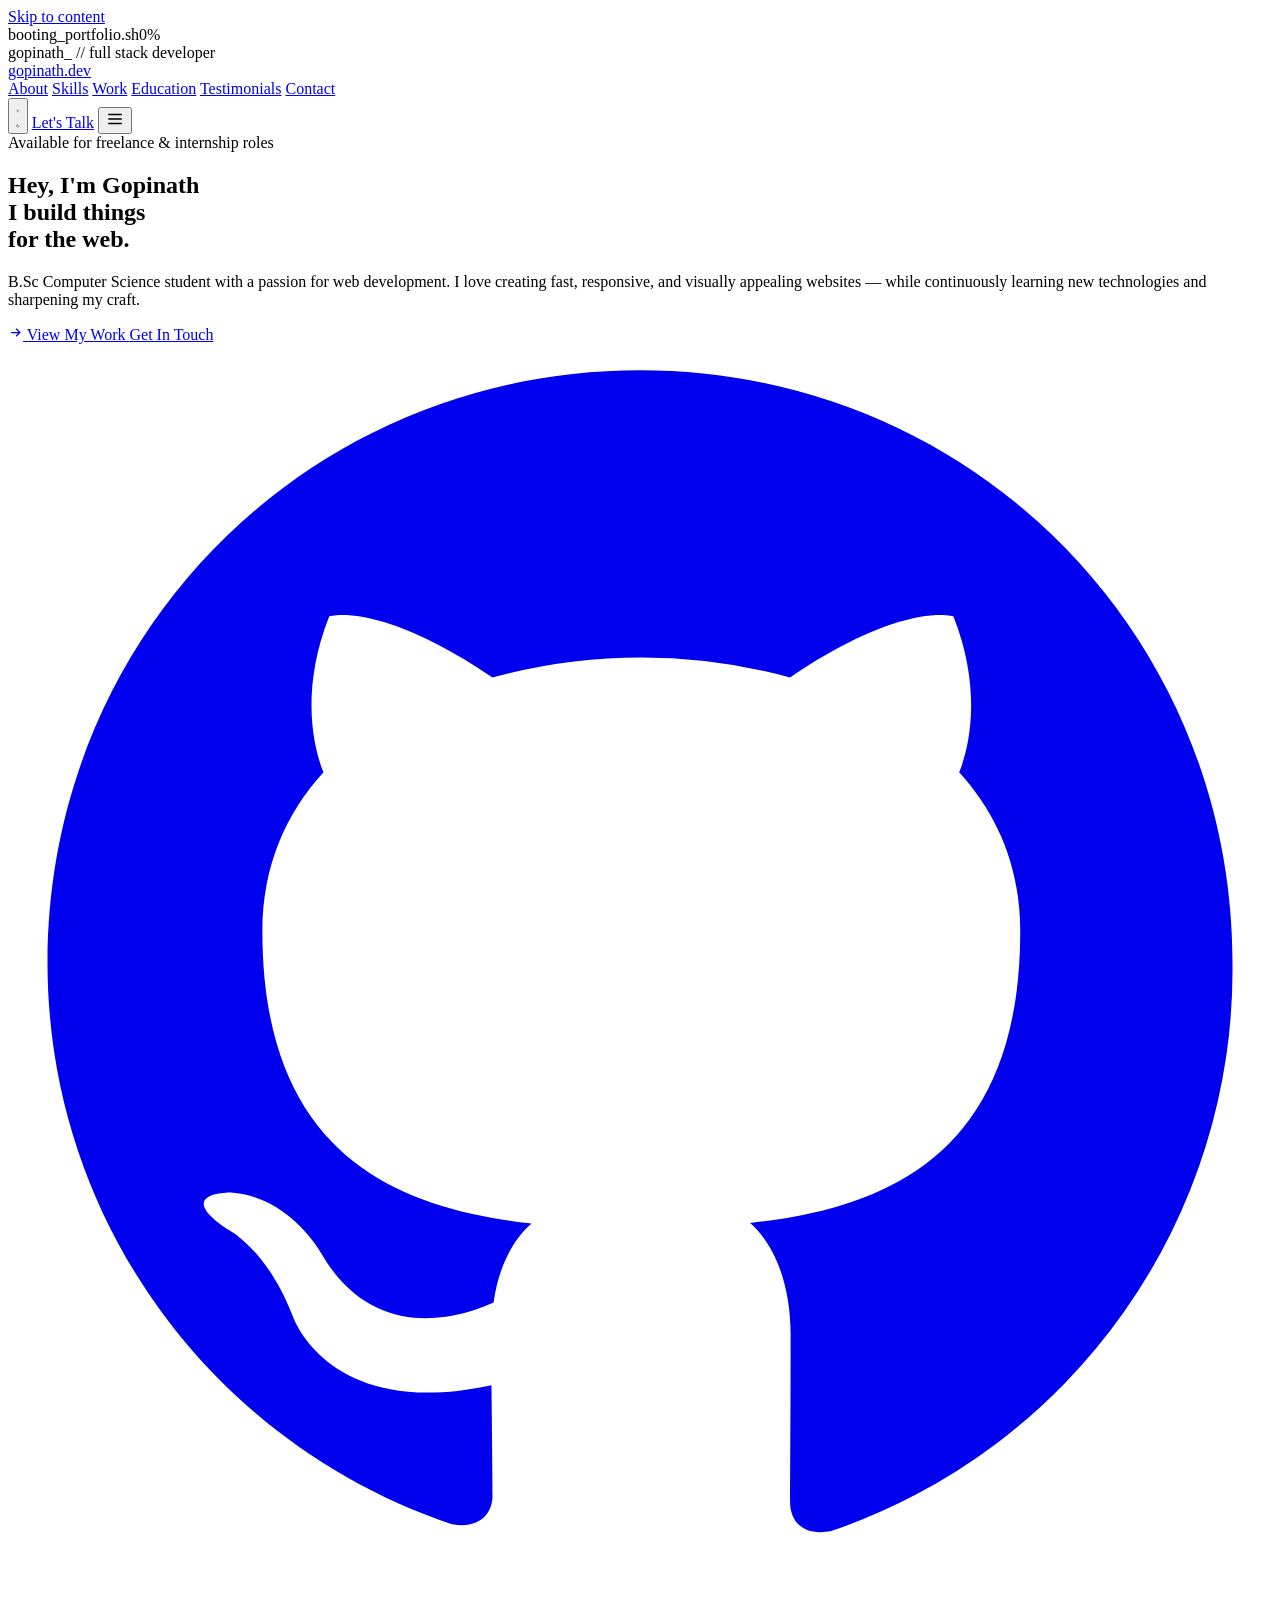
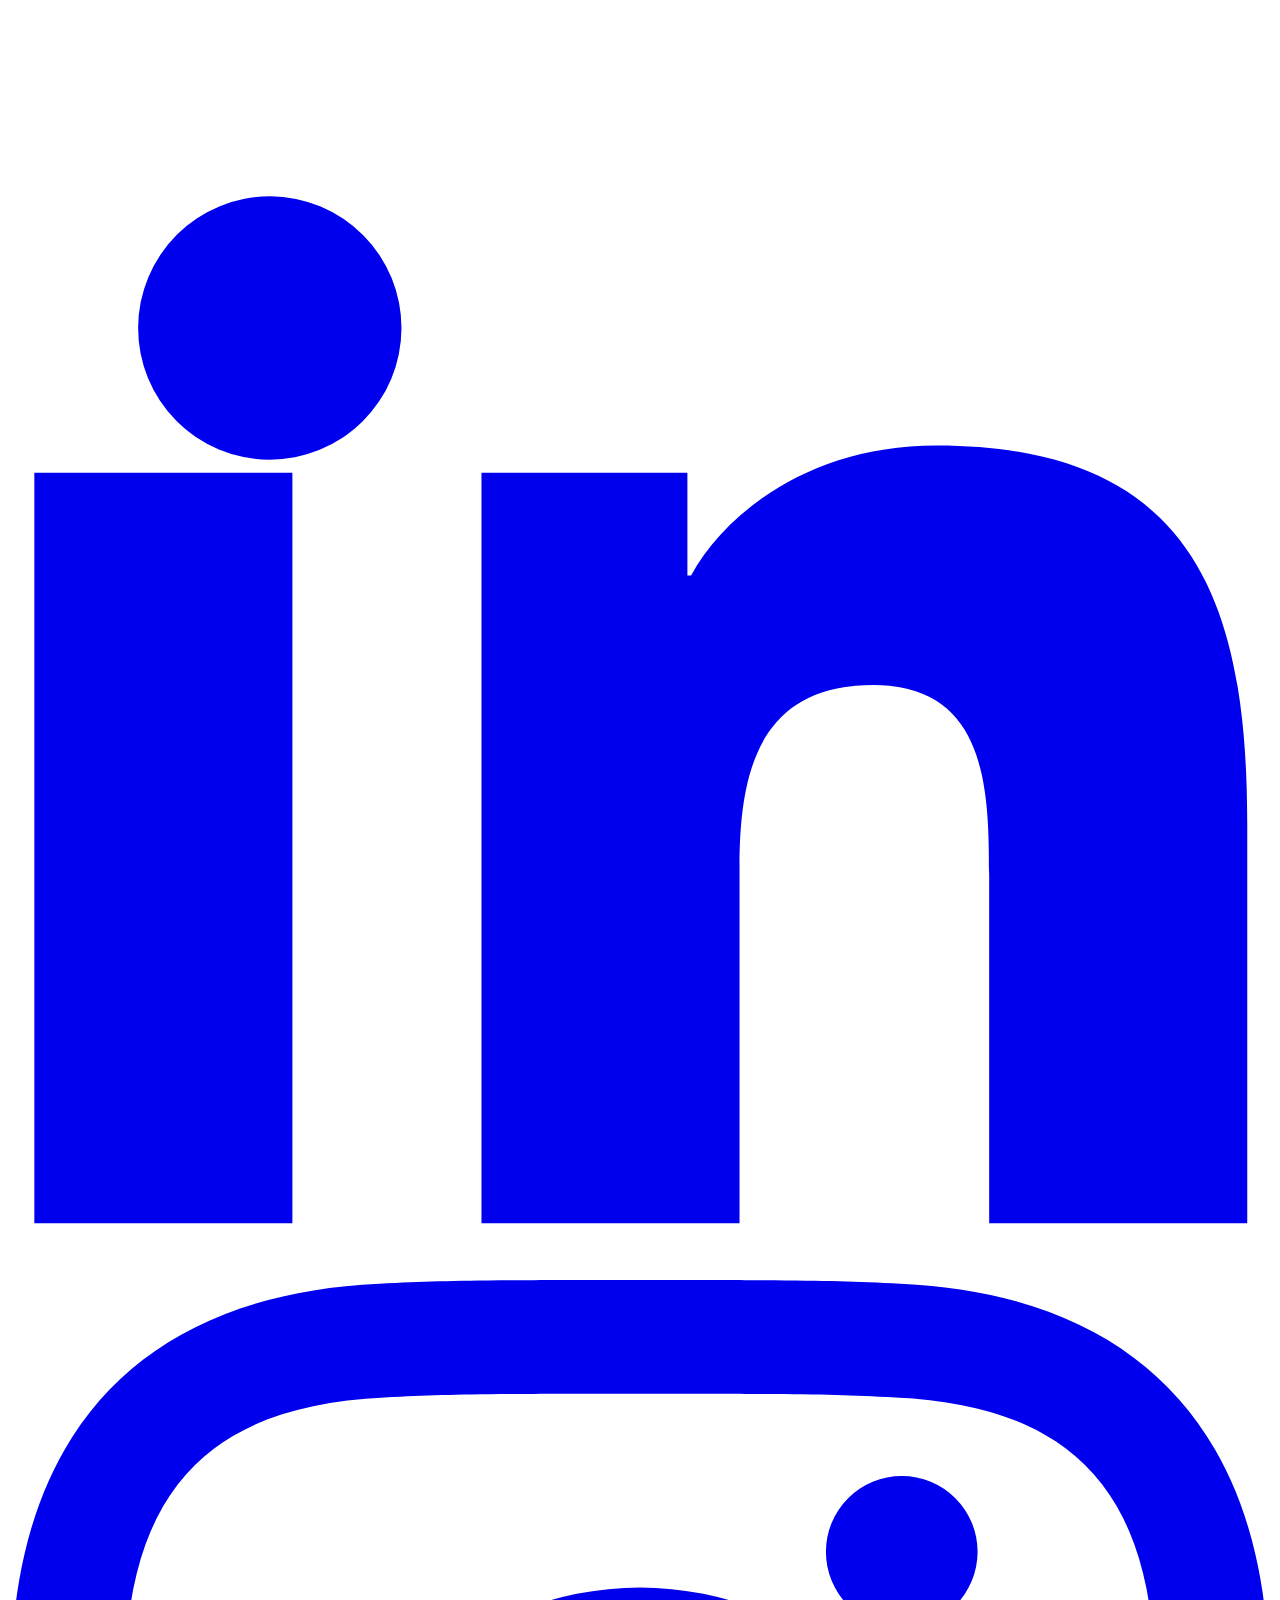
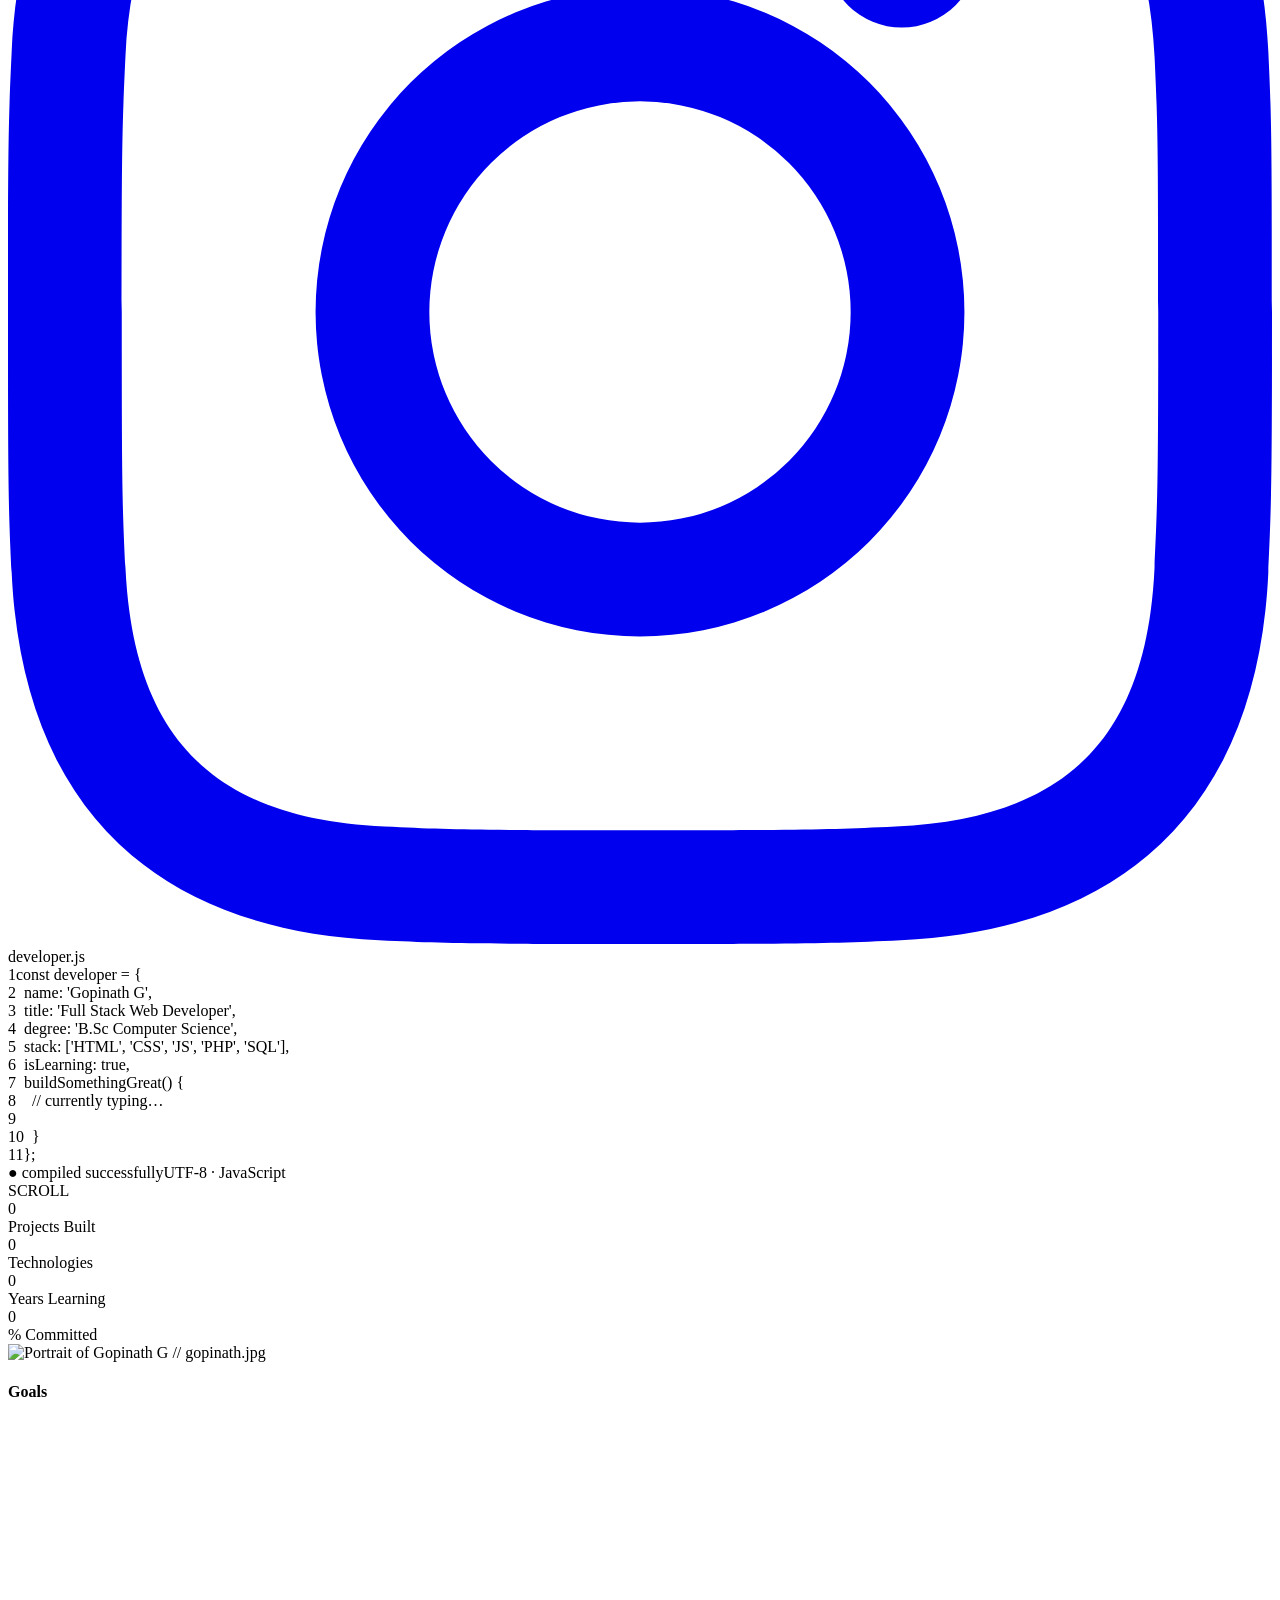
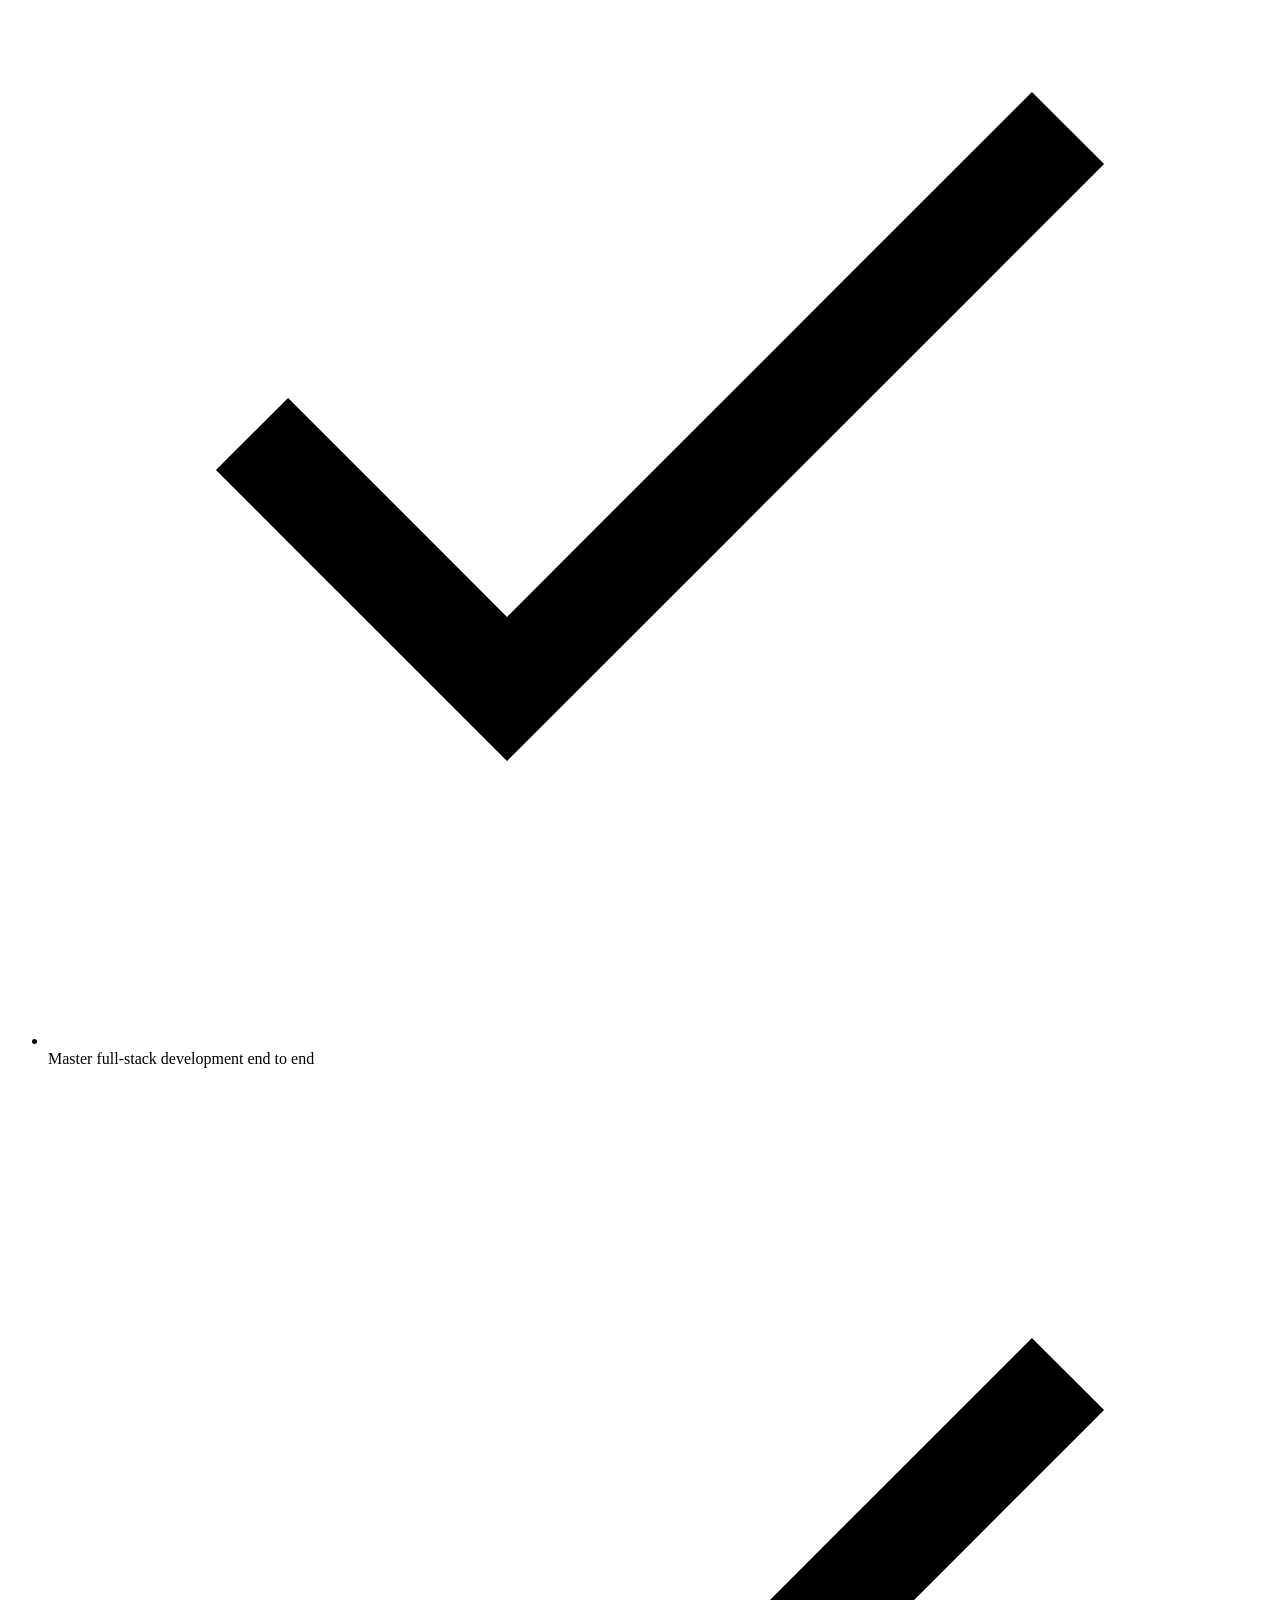
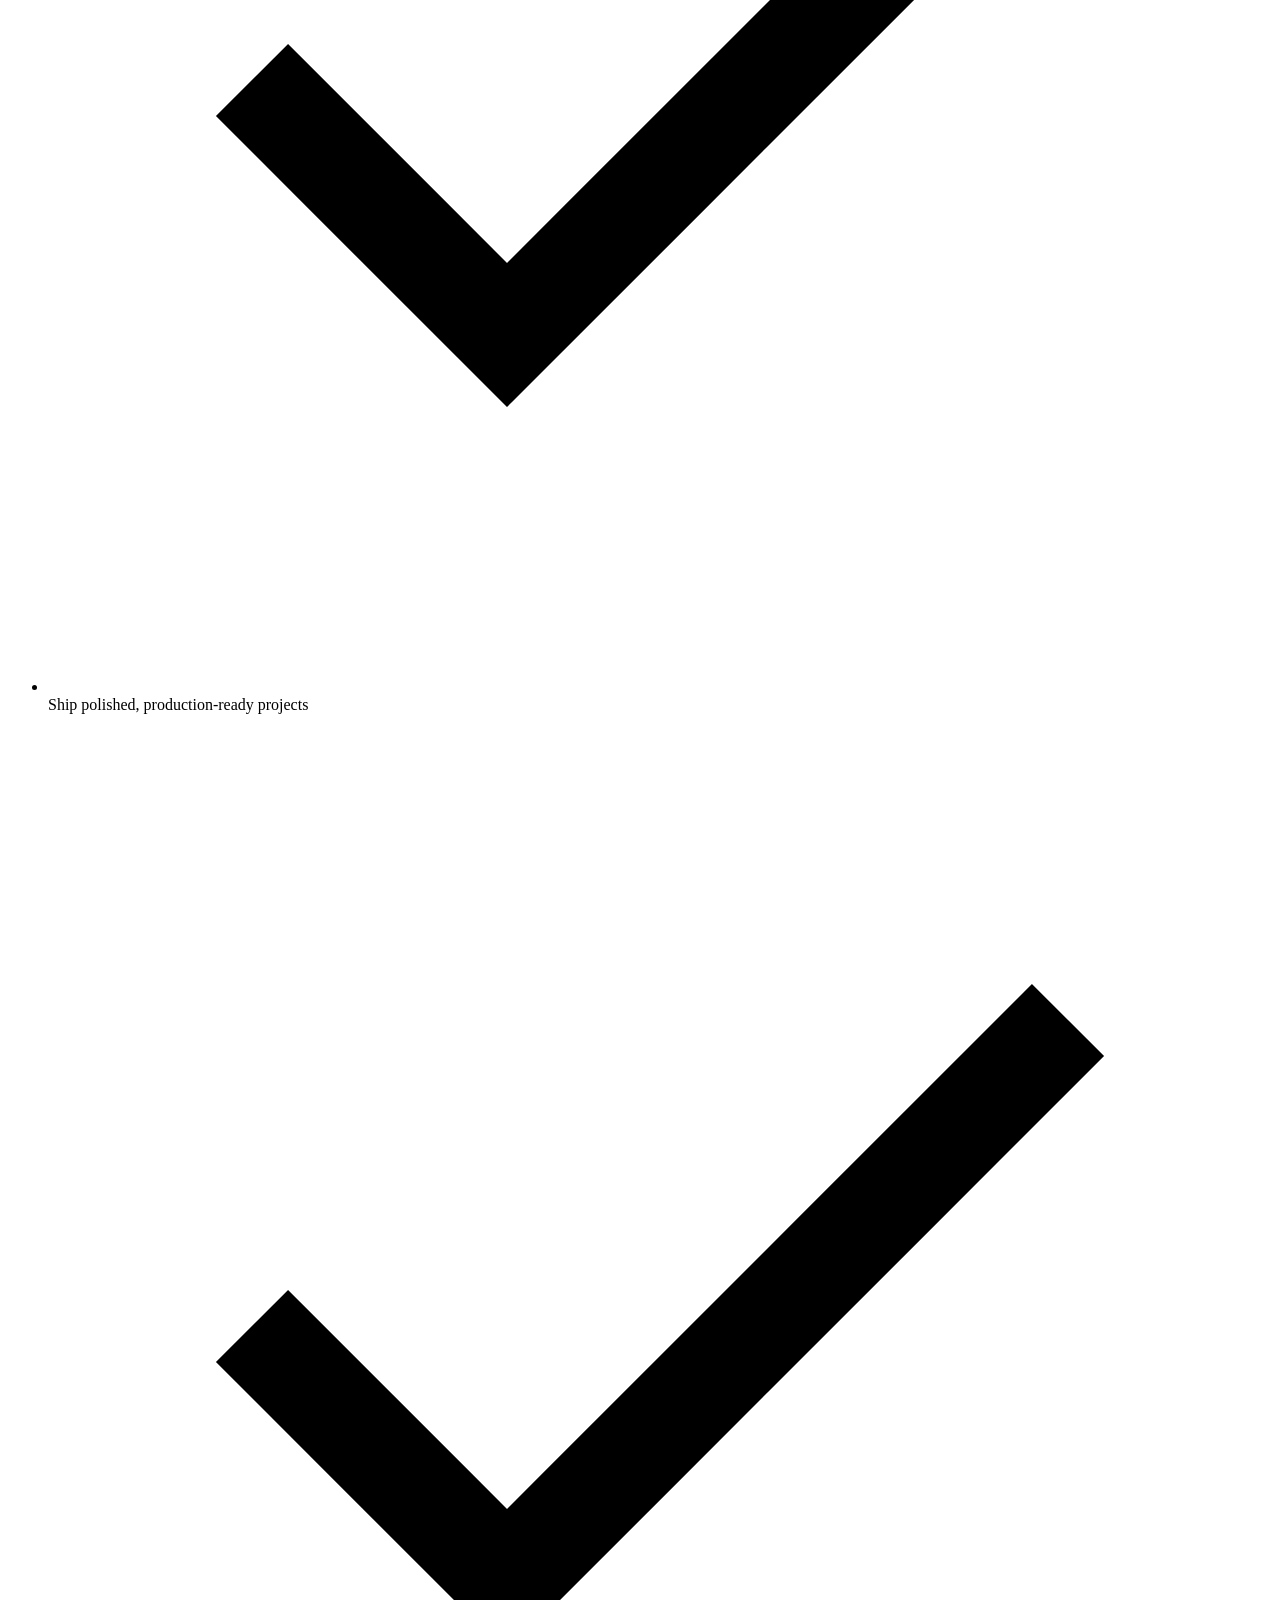
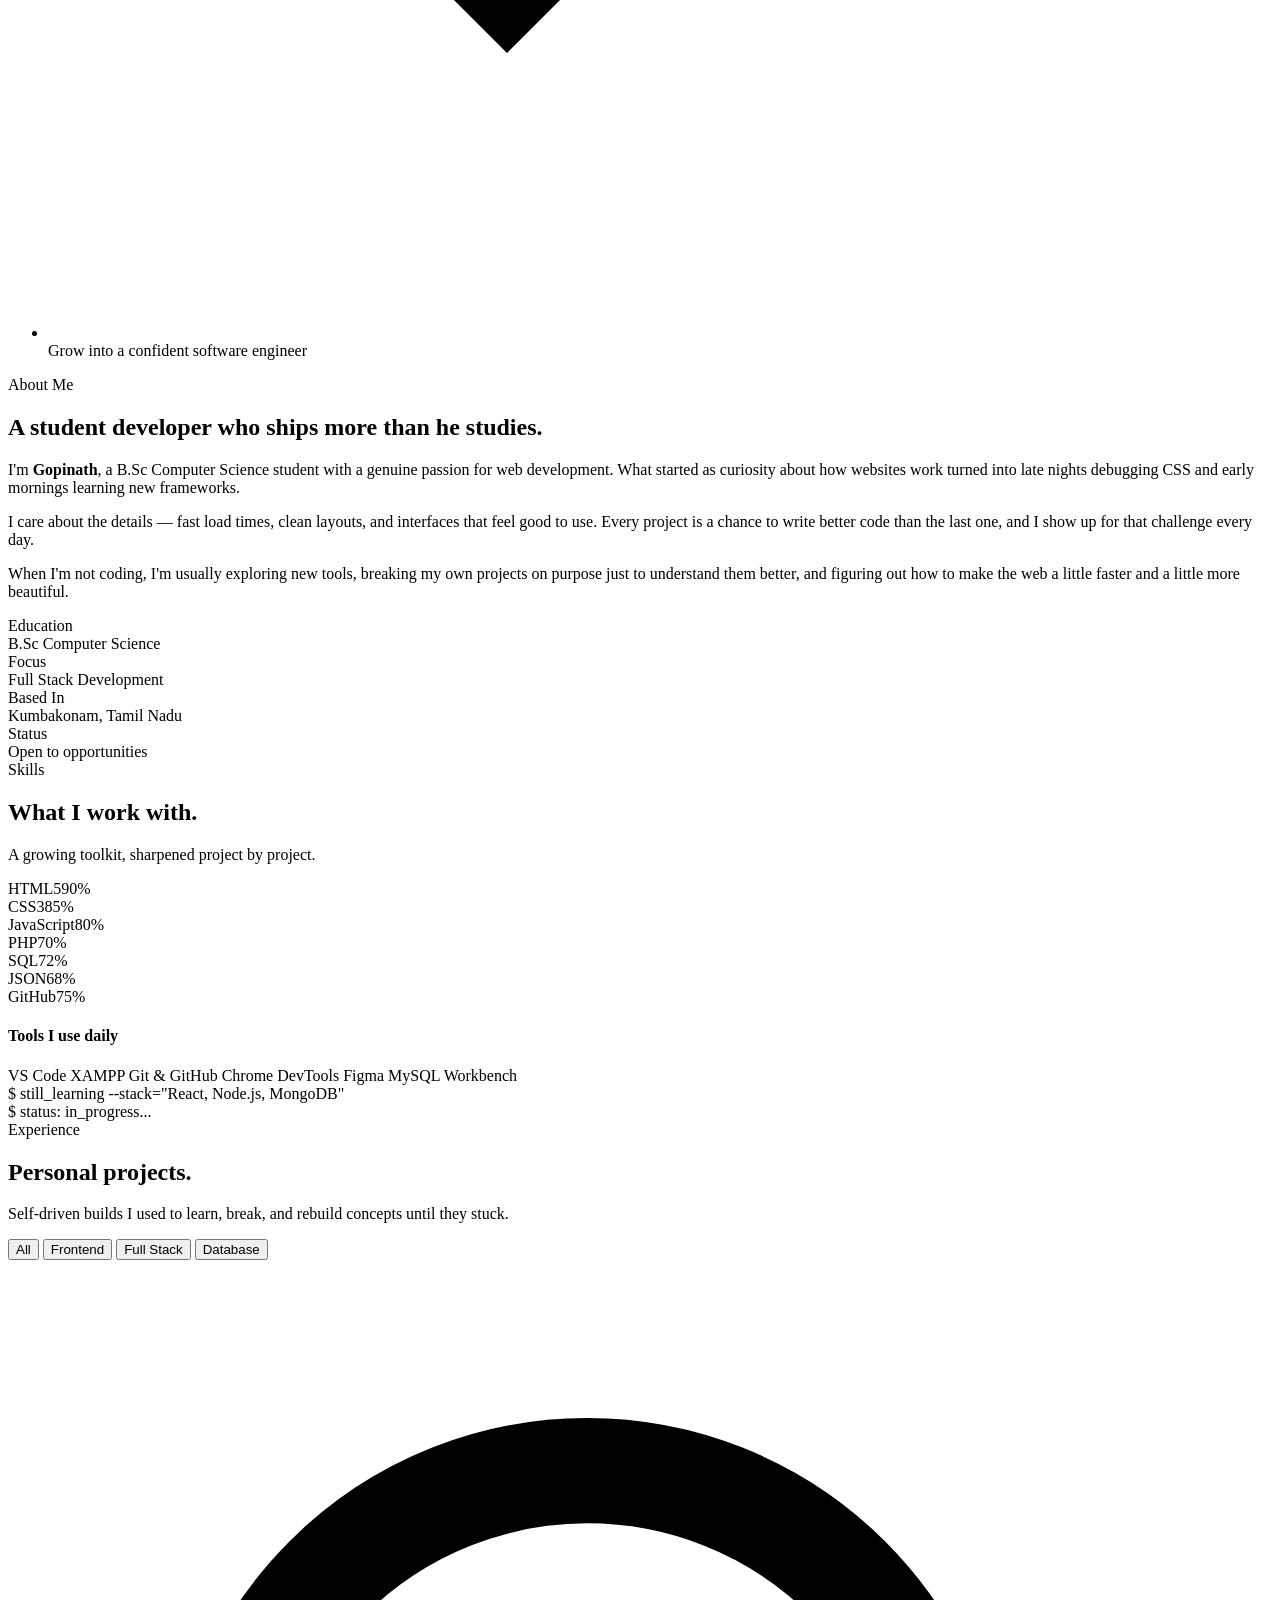
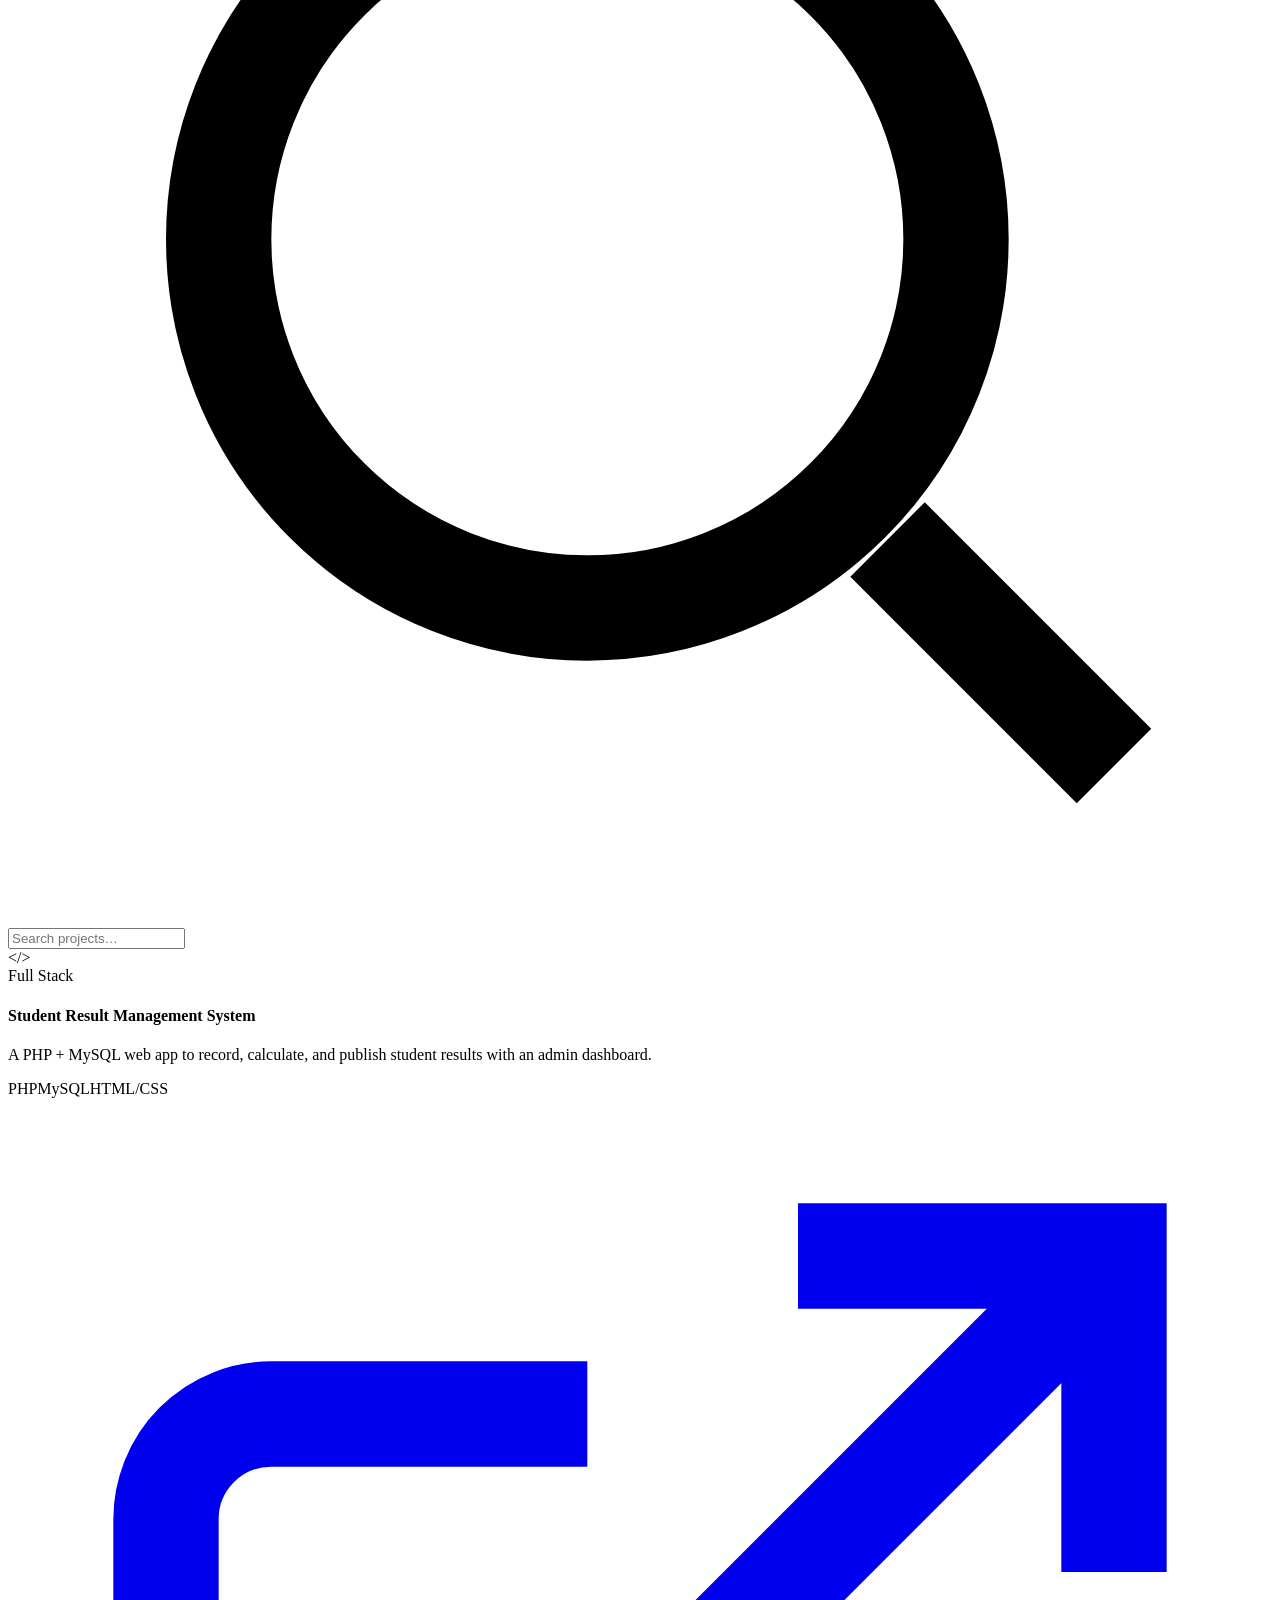
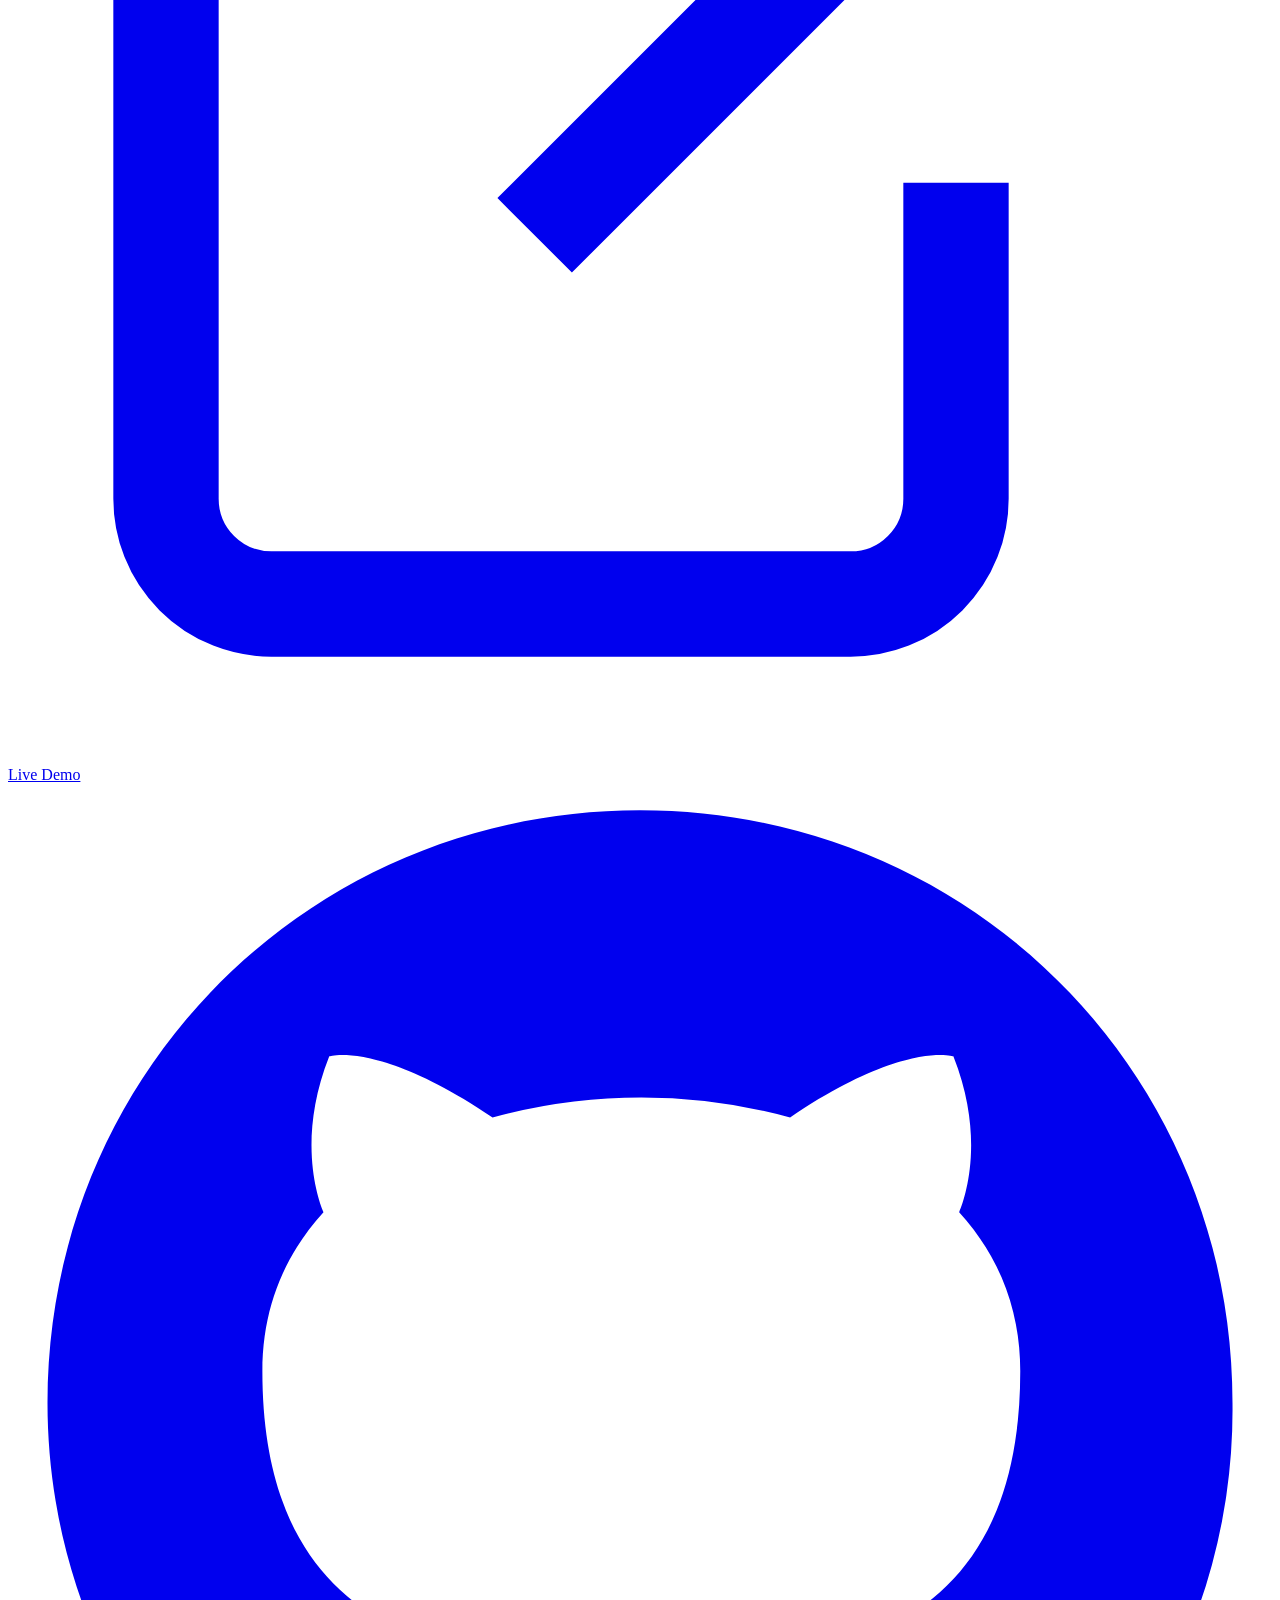
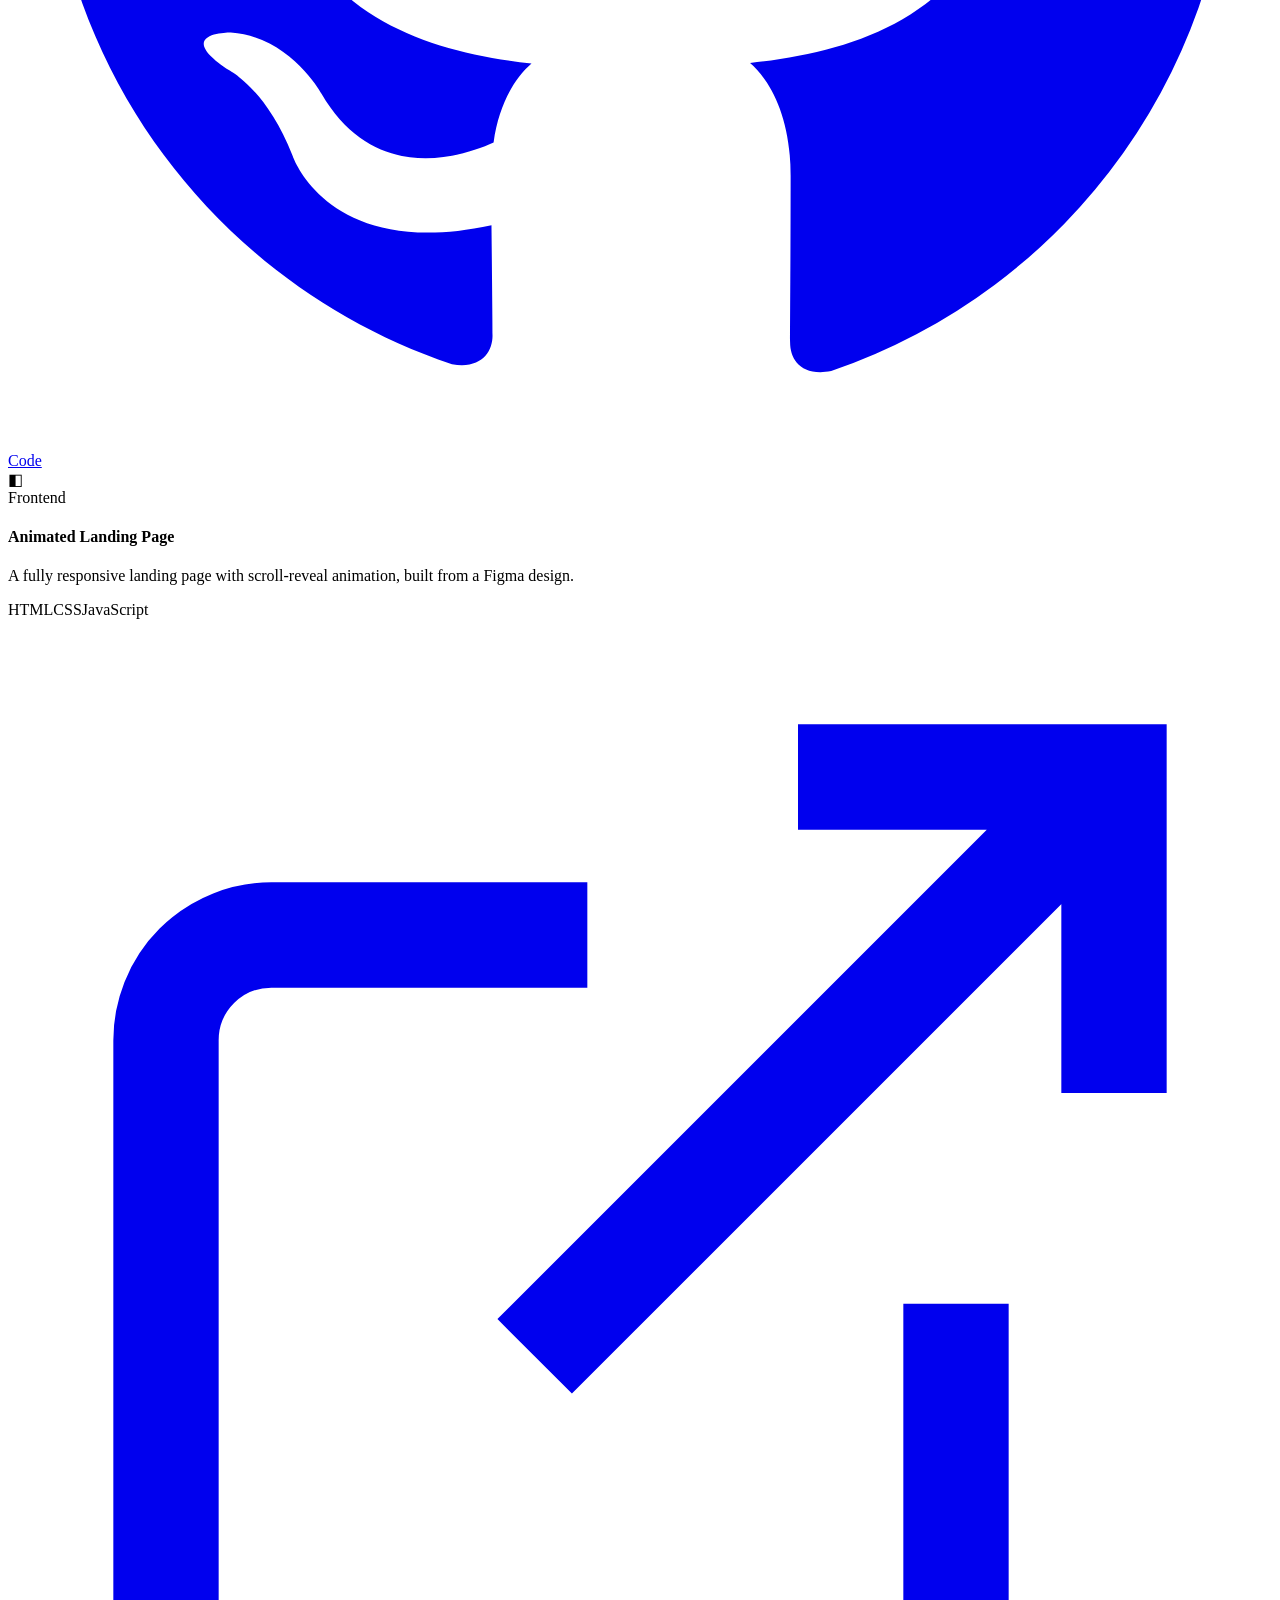
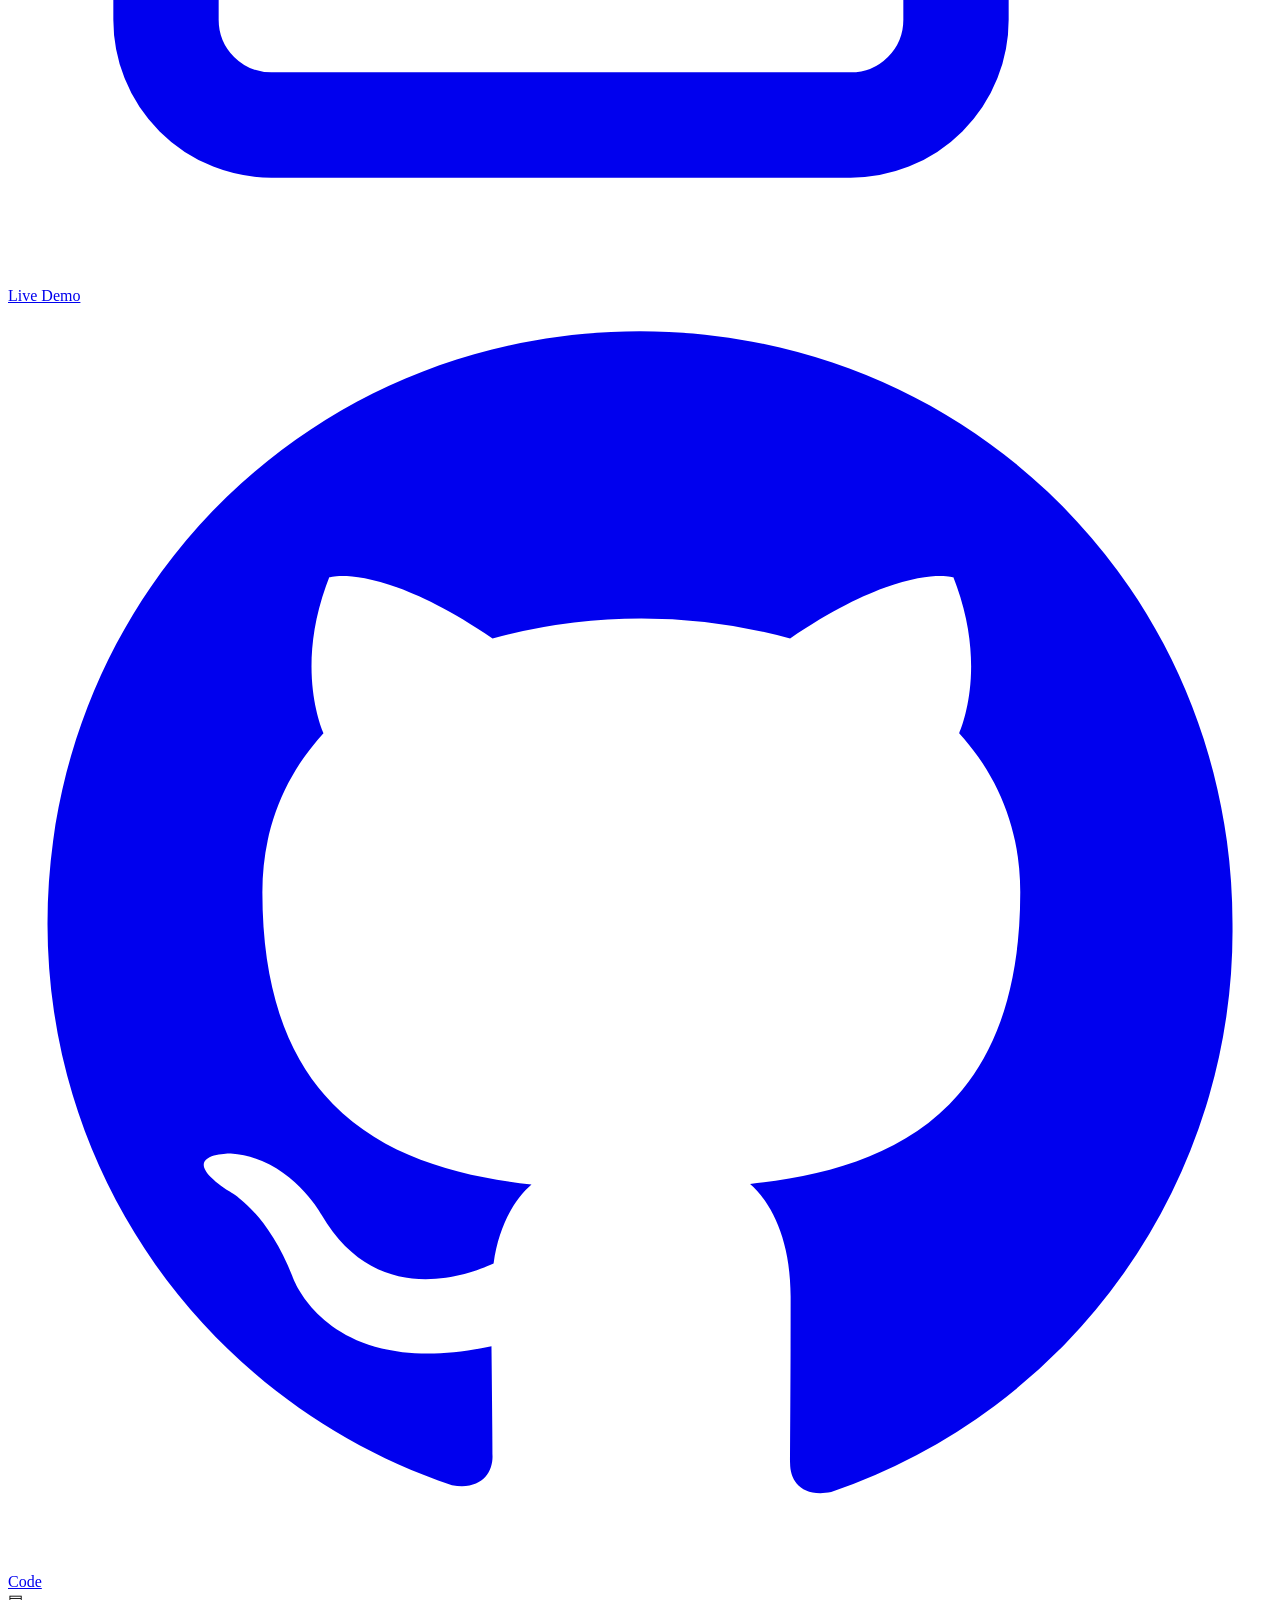
==== index.html @ 6c4fe1c0 "Add files via upload" ====
<!DOCTYPE html>
<html lang="en">
<head>
<meta charset="UTF-8">
<meta name="viewport" content="width=device-width, initial-scale=1.0">
<title>Gopinath G — Full Stack Web Developer</title>
<meta name="description" content="Portfolio of Gopinath G, a B.Sc Computer Science student and Full Stack Web Developer building fast, responsive, and visually appealing websites.">
<meta name="keywords" content="Gopinath G, Full Stack Web Developer, Web Developer Portfolio, HTML CSS JavaScript PHP Developer">
<meta name="author" content="Gopinath G">
<meta name="robots" content="index, follow">
<meta property="og:title" content="Gopinath G — Full Stack Web Developer">
<meta property="og:description" content="B.Sc Computer Science student crafting fast, responsive, visually appealing web experiences.">
<meta property="og:type" content="website">
<meta name="theme-color" content="#050a16">
<link rel="icon" href="data:image/svg+xml,<svg xmlns=%22http://www.w3.org/2000/svg%22 viewBox=%220 0 100 100%22><text y=%22.9em%22 font-size=%2290%22 fill=%22%2322d3ee%22 font-family=%22monospace%22>G</text></svg>">
<link rel="preconnect" href="https://fonts.googleapis.com">
<link rel="preconnect" href="https://fonts.gstatic.com" crossorigin>
<link href="https://fonts.googleapis.com/css2?family=Space+Grotesk:wght@500;600;700&family=Inter:wght@400;500;600&family=JetBrains+Mono:wght@400;500;600;700&display=swap" rel="stylesheet">
<link rel="stylesheet" href="css/style.css">
</head>
<body>
<a href="#main" class="skip-link">Skip to content</a>

<!-- Loading Screen -->
<div id="loader" aria-hidden="true">
  <div class="loader-box">
    <div class="loader-top"><span>booting_portfolio.sh</span><span id="loader-pct">0%</span></div>
    <div class="loader-bar"><span></span></div>
    <div class="loader-name">gopinath<span class="blink">_</span> // full stack developer</div>
  </div>
</div>

<!-- Cursor -->
<div class="cursor-dot" id="cursorDot"></div>
<div class="cursor-ring" id="cursorRing"></div>

<!-- Scroll progress -->
<div id="scroll-progress"></div>

<!-- Ambient background -->
<div class="ambient" aria-hidden="true">
  <div class="grid"></div>
  <div class="orb orb-1"></div>
  <div class="orb orb-2"></div>
</div>

<!-- Navbar -->
<header id="navbar">
  <div class="container nav-inner">
    <a href="#top" class="brand"><span class="dot"></span>gopinath<span class="mono" style="color:var(--accent-2)">.dev</span></a>
    <nav class="nav-links" id="navLinks">
      <a href="#about" data-nav>About</a>
      <a href="#skills" data-nav>Skills</a>
      <a href="#work" data-nav>Work</a>
      <a href="#education" data-nav>Education</a>
      <a href="#testimonials" data-nav>Testimonials</a>
      <a href="#contact" data-nav>Contact</a>
    </nav>
    <div class="nav-actions">
      <button class="theme-toggle" id="themeToggle" aria-label="Toggle dark and light mode">
        <svg class="icon-sun" viewBox="0 0 24 24" fill="none" stroke="currentColor" stroke-width="2"><circle cx="12" cy="12" r="4"/><path d="M12 2v2M12 20v2M4.9 4.9l1.4 1.4M17.7 17.7l1.4 1.4M2 12h2M20 12h2M4.9 19.1l1.4-1.4M17.7 6.3l1.4-1.4"/></svg>
        <svg class="icon-moon" viewBox="0 0 24 24" fill="none" stroke="currentColor" stroke-width="2"><path d="M21 12.8A9 9 0 1111.2 3 7 7 0 0021 12.8z"/></svg>
      </button>
      <a href="#contact" class="btn btn-primary">Let's Talk</a>
      <button class="nav-burger" id="navBurger" aria-label="Open menu">
        <svg viewBox="0 0 24 24" width="18" height="18" fill="none" stroke="currentColor" stroke-width="2"><path d="M3 6h18M3 12h18M3 18h18"/></svg>
      </button>
    </div>
  </div>
</header>

<main id="main">

  <!-- HERO -->
  <section class="hero" id="top">
    <div class="container hero-grid">
      <div>
        <div class="reveal in hero-kicker"><span class="pulse"></span>Available for freelance &amp; internship roles</div>
        <h1 class="reveal in">Hey, I'm <span class="grad">Gopinath</span><br>I build things<br>for the web.</h1>
        <div class="type-line reveal in reveal-delay-1"><span id="typeTarget"></span><span class="cursor-caret"></span></div>
        <p class="hero-desc reveal in reveal-delay-2">B.Sc Computer Science student with a passion for web development. I love creating fast, responsive, and visually appealing websites — while continuously learning new technologies and sharpening my craft.</p>
        <div class="hero-cta reveal in reveal-delay-3">
          <a href="#work" class="btn btn-primary">
            <svg width="15" height="15" viewBox="0 0 24 24" fill="none" stroke="currentColor" stroke-width="2"><path d="M5 12h14M13 6l6 6-6 6"/></svg>
            View My Work
          </a>
          <a href="#contact" class="btn btn-ghost">Get In Touch</a>
        </div>
        <div class="hero-socials reveal in reveal-delay-4">
          <a href="https://github.com/" target="_blank" rel="noopener" class="social-btn" aria-label="GitHub"><svg viewBox="0 0 24 24" fill="currentColor"><path d="M12 .5C5.73.5.75 5.48.75 11.75c0 4.96 3.22 9.17 7.68 10.66.56.1.77-.24.77-.54 0-.27-.01-1.16-.02-2.1-3.12.68-3.78-1.33-3.78-1.33-.51-1.3-1.25-1.64-1.25-1.64-1.02-.7.08-.69.08-.69 1.13.08 1.72 1.16 1.72 1.16 1 1.72 2.63 1.22 3.27.93.1-.73.4-1.22.72-1.5-2.49-.28-5.11-1.25-5.11-5.55 0-1.23.44-2.23 1.16-3.02-.12-.28-.5-1.42.11-2.96 0 0 .95-.3 3.1 1.16a10.7 10.7 0 015.65 0c2.15-1.46 3.1-1.16 3.1-1.16.61 1.54.23 2.68.11 2.96.72.79 1.16 1.79 1.16 3.02 0 4.31-2.63 5.27-5.13 5.54.41.36.77 1.06.77 2.14 0 1.54-.01 2.79-.01 3.17 0 .3.2.65.78.54A11.26 11.26 0 0023.25 11.75C23.25 5.48 18.27.5 12 .5z"/></svg></a>
          <a href="https://linkedin.com/" target="_blank" rel="noopener" class="social-btn" aria-label="LinkedIn"><svg viewBox="0 0 24 24" fill="currentColor"><path d="M4.98 3.5a2.5 2.5 0 11-.02 5 2.5 2.5 0 01.02-5zM.5 8.75h4.9V23H.5V8.75zm7.7 0h4.7v1.95h.07c.66-1.2 2.27-2.47 4.66-2.47 4.98 0 5.9 3.13 5.9 7.2V23h-4.9v-6.62c0-1.58-.03-3.6-2.2-3.6-2.2 0-2.54 1.7-2.54 3.47V23h-4.9V8.75z"/></svg></a>
          <a href="https://instagram.com/" target="_blank" rel="noopener" class="social-btn" aria-label="Instagram"><svg viewBox="0 0 24 24" fill="currentColor"><path d="M12 2.16c3.2 0 3.58.01 4.85.07 3.25.15 4.77 1.69 4.92 4.92.06 1.27.07 1.65.07 4.85s-.01 3.58-.07 4.85c-.15 3.23-1.66 4.77-4.92 4.92-1.27.06-1.64.07-4.85.07s-3.58-.01-4.85-.07c-3.26-.15-4.77-1.7-4.92-4.92-.06-1.27-.07-1.65-.07-4.85s.01-3.58.07-4.85C2.38 3.92 3.9 2.38 7.15 2.23c1.27-.06 1.65-.07 4.85-.07zM12 0C8.74 0 8.33.01 7.05.07 2.7.27.27 2.7.07 7.05.01 8.33 0 8.74 0 12s.01 3.67.07 4.95c.2 4.35 2.63 6.78 6.98 6.98C8.33 23.99 8.74 24 12 24s3.67-.01 4.95-.07c4.34-.2 6.78-2.63 6.98-6.98.06-1.28.07-1.69.07-4.95s-.01-3.67-.07-4.95c-.2-4.34-2.64-6.78-6.98-6.98C15.67.01 15.26 0 12 0zm0 5.84A6.16 6.16 0 1012 18.16 6.16 6.16 0 0012 5.84zM12 16a4 4 0 110-8 4 4 0 010 8zm6.41-10.84a1.44 1.44 0 11-2.88 0 1.44 1.44 0 012.88 0z"/></svg></a>
        </div>
      </div>

      <div class="editor reveal in reveal-delay-2">
        <div class="editor-top">
          <div class="editor-dots"><span></span><span></span><span></span></div>
          <div class="editor-file">developer.js</div>
          <div style="width:44px"></div>
        </div>
        <div class="editor-body">
<span class="ln">1</span><span class="code-kw">const</span> <span class="code-prop">developer</span> = {<br>
<span class="ln">2</span>&nbsp;&nbsp;name: <span class="code-str">'Gopinath G'</span>,<br>
<span class="ln">3</span>&nbsp;&nbsp;title: <span class="code-str">'Full Stack Web Developer'</span>,<br>
<span class="ln">4</span>&nbsp;&nbsp;degree: <span class="code-str">'B.Sc Computer Science'</span>,<br>
<span class="ln">5</span>&nbsp;&nbsp;stack: [<span class="code-str">'HTML'</span>, <span class="code-str">'CSS'</span>, <span class="code-str">'JS'</span>, <span class="code-str">'PHP'</span>, <span class="code-str">'SQL'</span>],<br>
<span class="ln">6</span>&nbsp;&nbsp;<span class="code-fn">isLearning</span>: <span class="code-kw">true</span>,<br>
<span class="ln">7</span>&nbsp;&nbsp;<span class="code-fn">buildSomethingGreat</span>() {<br>
<span class="ln">8</span>&nbsp;&nbsp;&nbsp;&nbsp;<span class="code-com">// currently typing…</span><br>
<span class="ln">9</span>&nbsp;&nbsp;&nbsp;&nbsp;<span id="editorTyped" class="code-typed"></span><span class="editor-caret"></span><br>
<span class="ln">10</span>&nbsp;&nbsp;}<br>
<span class="ln">11</span>};
        </div>
        <div class="editor-status"><span class="ok">● compiled successfully</span><span>UTF-8 · JavaScript</span></div>
      </div>
    </div>
    <div class="scroll-cue"><span>SCROLL</span><span class="line"></span></div>
  </section>

  <!-- STATS BAND -->
  <div class="stats-band">
    <div class="container stats-grid">
      <div class="stat-item reveal"><div class="num" data-count="15">0</div><div class="lbl">Projects Built</div></div>
      <div class="stat-item reveal reveal-delay-1"><div class="num" data-count="8">0</div><div class="lbl">Technologies</div></div>
      <div class="stat-item reveal reveal-delay-2"><div class="num" data-count="2">0</div><div class="lbl">Years Learning</div></div>
      <div class="stat-item reveal reveal-delay-3"><div class="num" data-count="100">0</div><div class="lbl">% Committed</div></div>
    </div>
  </div>

  <!-- ABOUT -->
  <section class="section" id="about">
    <div class="container about-grid">
      <div class="reveal">
        <div class="about-photo">
          <img src="assets/images/profile.jpg" alt="Portrait of Gopinath G" loading="lazy">
          <span class="frame-tag mono">// gopinath.jpg</span>
        </div>
        <div class="about-goals">
          <h4>Goals</h4>
          <ul class="goal-list">
            <li><svg viewBox="0 0 24 24" fill="none" stroke="currentColor" stroke-width="2"><path d="M20 6L9 17l-5-5"/></svg>Master full-stack development end to end</li>
            <li><svg viewBox="0 0 24 24" fill="none" stroke="currentColor" stroke-width="2"><path d="M20 6L9 17l-5-5"/></svg>Ship polished, production-ready projects</li>
            <li><svg viewBox="0 0 24 24" fill="none" stroke="currentColor" stroke-width="2"><path d="M20 6L9 17l-5-5"/></svg>Grow into a confident software engineer</li>
          </ul>
        </div>
      </div>

      <div class="about-copy reveal reveal-delay-1">
        <div class="eyebrow">About Me</div>
        <h2>A student developer who ships more than he studies.</h2>
        <p style="margin-top:20px;">I'm <strong>Gopinath</strong>, a B.Sc Computer Science student with a genuine passion for web development. What started as curiosity about how websites work turned into late nights debugging CSS and early mornings learning new frameworks.</p>
        <p>I care about the details — fast load times, clean layouts, and interfaces that feel good to use. Every project is a chance to write better code than the last one, and I show up for that challenge every day.</p>
        <p>When I'm not coding, I'm usually exploring new tools, breaking my own projects on purpose just to understand them better, and figuring out how to make the web a little faster and a little more beautiful.</p>

        <div class="about-facts">
          <div class="fact-card"><div class="k">Education</div><div class="v">B.Sc Computer Science</div></div>
          <div class="fact-card"><div class="k">Focus</div><div class="v">Full Stack Development</div></div>
          <div class="fact-card"><div class="k">Based In</div><div class="v">Kumbakonam, Tamil Nadu</div></div>
          <div class="fact-card"><div class="k">Status</div><div class="v">Open to opportunities</div></div>
        </div>
      </div>
    </div>
  </section>

  <!-- SKILLS -->
  <section class="section" id="skills">
    <div class="container">
      <div class="section-head reveal">
        <div class="eyebrow">Skills</div>
        <h2>What I work with.</h2>
        <p class="desc">A growing toolkit, sharpened project by project.</p>
      </div>

      <div class="skills-grid">
        <div class="reveal">
          <div class="skill-row" data-skill="90">
            <div class="top"><span>HTML5</span><span class="pct">90%</span></div>
            <div class="skill-track"><div class="skill-fill"></div></div>
          </div>
          <div class="skill-row" data-skill="85">
            <div class="top"><span>CSS3</span><span class="pct">85%</span></div>
            <div class="skill-track"><div class="skill-fill"></div></div>
          </div>
          <div class="skill-row" data-skill="80">
            <div class="top"><span>JavaScript</span><span class="pct">80%</span></div>
            <div class="skill-track"><div class="skill-fill"></div></div>
          </div>
          <div class="skill-row" data-skill="70">
            <div class="top"><span>PHP</span><span class="pct">70%</span></div>
            <div class="skill-track"><div class="skill-fill"></div></div>
          </div>
          <div class="skill-row" data-skill="72">
            <div class="top"><span>SQL</span><span class="pct">72%</span></div>
            <div class="skill-track"><div class="skill-fill"></div></div>
          </div>
          <div class="skill-row" data-skill="68">
            <div class="top"><span>JSON</span><span class="pct">68%</span></div>
            <div class="skill-track"><div class="skill-fill"></div></div>
          </div>
          <div class="skill-row" data-skill="75">
            <div class="top"><span>GitHub</span><span class="pct">75%</span></div>
            <div class="skill-track"><div class="skill-fill"></div></div>
          </div>
        </div>

        <div class="reveal reveal-delay-1">
          <div class="tools-card">
            <h4>Tools I use daily</h4>
            <div class="tool-chip-grid">
              <span class="tool-chip"><span class="dot"></span>VS Code</span>
              <span class="tool-chip"><span class="dot"></span>XAMPP</span>
              <span class="tool-chip"><span class="dot"></span>Git &amp; GitHub</span>
              <span class="tool-chip"><span class="dot"></span>Chrome DevTools</span>
              <span class="tool-chip"><span class="dot"></span>Figma</span>
              <span class="tool-chip"><span class="dot"></span>MySQL Workbench</span>
            </div>
            <div class="divider-note">
              <span class="mono">$</span> still_learning --stack="React, Node.js, MongoDB"<br>
              <span class="mono">$</span> status: in_progress...
            </div>
          </div>
        </div>
      </div>
    </div>
  </section>

  <!-- PROJECTS / EXPERIENCE -->
  <section class="section" id="work">
    <div class="container">
      <div class="section-head reveal">
        <div class="eyebrow">Experience</div>
        <h2>Personal projects.</h2>
        <p class="desc">Self-driven builds I used to learn, break, and rebuild concepts until they stuck.</p>
      </div>

      <div class="filter-bar reveal">
        <div class="filter-chips" id="filterChips">
          <button class="chip active" data-filter="all">All</button>
          <button class="chip" data-filter="frontend">Frontend</button>
          <button class="chip" data-filter="fullstack">Full Stack</button>
          <button class="chip" data-filter="database">Database</button>
        </div>
        <div class="search-box">
          <svg viewBox="0 0 24 24" fill="none" stroke="currentColor" stroke-width="2"><circle cx="11" cy="11" r="7"/><path d="M21 21l-4.3-4.3"/></svg>
          <input type="text" id="projectSearch" placeholder="Search projects…" aria-label="Search projects">
        </div>
      </div>

      <div class="project-grid" id="projectGrid">

        <div class="project-card reveal" data-category="fullstack" data-name="student result management system">
          <div class="project-thumb"><span class="glyph">&lt;/&gt;</span></div>
          <div class="project-body">
            <span class="project-tag">Full Stack</span>
            <h4>Student Result Management System</h4>
            <p>A PHP + MySQL web app to record, calculate, and publish student results with an admin dashboard.</p>
            <div class="project-stack"><span>PHP</span><span>MySQL</span><span>HTML/CSS</span></div>
            <div class="project-links">
              <a href="#"><svg viewBox="0 0 24 24" fill="none" stroke="currentColor" stroke-width="2"><path d="M18 13v6a2 2 0 01-2 2H5a2 2 0 01-2-2V8a2 2 0 012-2h6M15 3h6v6M10 14L21 3"/></svg>Live Demo</a>
              <a href="#"><svg viewBox="0 0 24 24" fill="currentColor"><path d="M12 .5C5.73.5.75 5.48.75 11.75c0 4.96 3.22 9.17 7.68 10.66.56.1.77-.24.77-.54 0-.27-.01-1.16-.02-2.1-3.12.68-3.78-1.33-3.78-1.33-.51-1.3-1.25-1.64-1.25-1.64-1.02-.7.08-.69.08-.69 1.13.08 1.72 1.16 1.72 1.16 1 1.72 2.63 1.22 3.27.93.1-.73.4-1.22.72-1.5-2.49-.28-5.11-1.25-5.11-5.55 0-1.23.44-2.23 1.16-3.02-.12-.28-.5-1.42.11-2.96 0 0 .95-.3 3.1 1.16a10.7 10.7 0 015.65 0c2.15-1.46 3.1-1.16 3.1-1.16.61 1.54.23 2.68.11 2.96.72.79 1.16 1.79 1.16 3.02 0 4.31-2.63 5.27-5.13 5.54.41.36.77 1.06.77 2.14 0 1.54-.01 2.79-.01 3.17 0 .3.2.65.78.54A11.26 11.26 0 0023.25 11.75C23.25 5.48 18.27.5 12 .5z"/></svg>Code</a>
            </div>
          </div>
        </div>

        <div class="project-card reveal reveal-delay-1" data-category="frontend" data-name="portfolio landing page">
          <div class="project-thumb"><span class="glyph">◧</span></div>
          <div class="project-body">
            <span class="project-tag">Frontend</span>
            <h4>Animated Landing Page</h4>
            <p>A fully responsive landing page with scroll-reveal animation, built from a Figma design.</p>
            <div class="project-stack"><span>HTML</span><span>CSS</span><span>JavaScript</span></div>
            <div class="project-links">
              <a href="#"><svg viewBox="0 0 24 24" fill="none" stroke="currentColor" stroke-width="2"><path d="M18 13v6a2 2 0 01-2 2H5a2 2 0 01-2-2V8a2 2 0 012-2h6M15 3h6v6M10 14L21 3"/></svg>Live Demo</a>
              <a href="#"><svg viewBox="0 0 24 24" fill="currentColor"><path d="M12 .5C5.73.5.75 5.48.75 11.75c0 4.96 3.22 9.17 7.68 10.66.56.1.77-.24.77-.54 0-.27-.01-1.16-.02-2.1-3.12.68-3.78-1.33-3.78-1.33-.51-1.3-1.25-1.64-1.25-1.64-1.02-.7.08-.69.08-.69 1.13.08 1.72 1.16 1.72 1.16 1 1.72 2.63 1.22 3.27.93.1-.73.4-1.22.72-1.5-2.49-.28-5.11-1.25-5.11-5.55 0-1.23.44-2.23 1.16-3.02-.12-.28-.5-1.42.11-2.96 0 0 .95-.3 3.1 1.16a10.7 10.7 0 015.65 0c2.15-1.46 3.1-1.16 3.1-1.16.61 1.54.23 2.68.11 2.96.72.79 1.16 1.79 1.16 3.02 0 4.31-2.63 5.27-5.13 5.54.41.36.77 1.06.77 2.14 0 1.54-.01 2.79-.01 3.17 0 .3.2.65.78.54A11.26 11.26 0 0023.25 11.75C23.25 5.48 18.27.5 12 .5z"/></svg>Code</a>
            </div>
          </div>
        </div>

        <div class="project-card reveal reveal-delay-2" data-category="database" data-name="library management system">
          <div class="project-thumb"><span class="glyph">▤</span></div>
          <div class="project-body">
            <span class="project-tag">Database</span>
            <h4>Library Management System</h4>
            <p>SQL-backed system to track book inventory, issue/return records, and overdue alerts.</p>
            <div class="project-stack"><span>SQL</span><span>PHP</span><span>XAMPP</span></div>
            <div class="project-links">
              <a href="#"><svg viewBox="0 0 24 24" fill="none" stroke="currentColor" stroke-width="2"><path d="M18 13v6a2 2 0 01-2 2H5a2 2 0 01-2-2V8a2 2 0 012-2h6M15 3h6v6M10 14L21 3"/></svg>Live Demo</a>
              <a href="#"><svg viewBox="0 0 24 24" fill="currentColor"><path d="M12 .5C5.73.5.75 5.48.75 11.75c0 4.96 3.22 9.17 7.68 10.66.56.1.77-.24.77-.54 0-.27-.01-1.16-.02-2.1-3.12.68-3.78-1.33-3.78-1.33-.51-1.3-1.25-1.64-1.25-1.64-1.02-.7.08-.69.08-.69 1.13.08 1.72 1.16 1.72 1.16 1 1.72 2.63 1.22 3.27.93.1-.73.4-1.22.72-1.5-2.49-.28-5.11-1.25-5.11-5.55 0-1.23.44-2.23 1.16-3.02-.12-.28-.5-1.42.11-2.96 0 0 .95-.3 3.1 1.16a10.7 10.7 0 015.65 0c2.15-1.46 3.1-1.16 3.1-1.16.61 1.54.23 2.68.11 2.96.72.79 1.16 1.79 1.16 3.02 0 4.31-2.63 5.27-5.13 5.54.41.36.77 1.06.77 2.14 0 1.54-.01 2.79-.01 3.17 0 .3.2.65.78.54A11.26 11.26 0 0023.25 11.75C23.25 5.48 18.27.5 12 .5z"/></svg>Code</a>
            </div>
          </div>
        </div>

        <div class="project-card reveal" data-category="frontend" data-name="weather app json api">
          <div class="project-thumb"><span class="glyph">☁</span></div>
          <div class="project-body">
            <span class="project-tag">Frontend</span>
            <h4>Weather Forecast App</h4>
            <p>Consumes a public JSON weather API and renders live conditions with clean, minimal UI.</p>
            <div class="project-stack"><span>JavaScript</span><span>JSON</span><span>CSS</span></div>
            <div class="project-links">
              <a href="#"><svg viewBox="0 0 24 24" fill="none" stroke="currentColor" stroke-width="2"><path d="M18 13v6a2 2 0 01-2 2H5a2 2 0 01-2-2V8a2 2 0 012-2h6M15 3h6v6M10 14L21 3"/></svg>Live Demo</a>
              <a href="#"><svg viewBox="0 0 24 24" fill="currentColor"><path d="M12 .5C5.73.5.75 5.48.75 11.75c0 4.96 3.22 9.17 7.68 10.66.56.1.77-.24.77-.54 0-.27-.01-1.16-.02-2.1-3.12.68-3.78-1.33-3.78-1.33-.51-1.3-1.25-1.64-1.25-1.64-1.02-.7.08-.69.08-.69 1.13.08 1.72 1.16 1.72 1.16 1 1.72 2.63 1.22 3.27.93.1-.73.4-1.22.72-1.5-2.49-.28-5.11-1.25-5.11-5.55 0-1.23.44-2.23 1.16-3.02-.12-.28-.5-1.42.11-2.96 0 0 .95-.3 3.1 1.16a10.7 10.7 0 015.65 0c2.15-1.46 3.1-1.16 3.1-1.16.61 1.54.23 2.68.11 2.96.72.79 1.16 1.79 1.16 3.02 0 4.31-2.63 5.27-5.13 5.54.41.36.77 1.06.77 2.14 0 1.54-.01 2.79-.01 3.17 0 .3.2.65.78.54A11.26 11.26 0 0023.25 11.75C23.25 5.48 18.27.5 12 .5z"/></svg>Code</a>
            </div>
          </div>
        </div>

        <div class="project-card reveal reveal-delay-1" data-category="fullstack" data-name="online quiz platform">
          <div class="project-thumb"><span class="glyph">◈</span></div>
          <div class="project-body">
            <span class="project-tag">Full Stack</span>
            <h4>Online Quiz Platform</h4>
            <p>Timed quiz platform with score tracking and a leaderboard, backed by a MySQL database.</p>
            <div class="project-stack"><span>PHP</span><span>MySQL</span><span>JavaScript</span></div>
            <div class="project-links">
              <a href="#"><svg viewBox="0 0 24 24" fill="none" stroke="currentColor" stroke-width="2"><path d="M18 13v6a2 2 0 01-2 2H5a2 2 0 01-2-2V8a2 2 0 012-2h6M15 3h6v6M10 14L21 3"/></svg>Live Demo</a>
              <a href="#"><svg viewBox="0 0 24 24" fill="currentColor"><path d="M12 .5C5.73.5.75 5.48.75 11.75c0 4.96 3.22 9.17 7.68 10.66.56.1.77-.24.77-.54 0-.27-.01-1.16-.02-2.1-3.12.68-3.78-1.33-3.78-1.33-.51-1.3-1.25-1.64-1.25-1.64-1.02-.7.08-.69.08-.69 1.13.08 1.72 1.16 1.72 1.16 1 1.72 2.63 1.22 3.27.93.1-.73.4-1.22.72-1.5-2.49-.28-5.11-1.25-5.11-5.55 0-1.23.44-2.23 1.16-3.02-.12-.28-.5-1.42.11-2.96 0 0 .95-.3 3.1 1.16a10.7 10.7 0 015.65 0c2.15-1.46 3.1-1.16 3.1-1.16.61 1.54.23 2.68.11 2.96.72.79 1.16 1.79 1.16 3.02 0 4.31-2.63 5.27-5.13 5.54.41.36.77 1.06.77 2.14 0 1.54-.01 2.79-.01 3.17 0 .3.2.65.78.54A11.26 11.26 0 0023.25 11.75C23.25 5.48 18.27.5 12 .5z"/></svg>Code</a>
            </div>
          </div>
        </div>

        <div class="project-card reveal reveal-delay-2" data-category="database" data-name="inventory tracker sql">
          <div class="project-thumb"><span class="glyph">▦</span></div>
          <div class="project-body">
            <span class="project-tag">Database</span>
            <h4>Inventory Tracker</h4>
            <p>Small-business inventory tracker with stock alerts, built on normalized SQL tables.</p>
            <div class="project-stack"><span>SQL</span><span>PHP</span><span>HTML</span></div>
            <div class="project-links">
              <a href="#"><svg viewBox="0 0 24 24" fill="none" stroke="currentColor" stroke-width="2"><path d="M18 13v6a2 2 0 01-2 2H5a2 2 0 01-2-2V8a2 2 0 012-2h6M15 3h6v6M10 14L21 3"/></svg>Live Demo</a>
              <a href="#"><svg viewBox="0 0 24 24" fill="currentColor"><path d="M12 .5C5.73.5.75 5.48.75 11.75c0 4.96 3.22 9.17 7.68 10.66.56.1.77-.24.77-.54 0-.27-.01-1.16-.02-2.1-3.12.68-3.78-1.33-3.78-1.33-.51-1.3-1.25-1.64-1.25-1.64-1.02-.7.08-.69.08-.69 1.13.08 1.72 1.16 1.72 1.16 1 1.72 2.63 1.22 3.27.93.1-.73.4-1.22.72-1.5-2.49-.28-5.11-1.25-5.11-5.55 0-1.23.44-2.23 1.16-3.02-.12-.28-.5-1.42.11-2.96 0 0 .95-.3 3.1 1.16a10.7 10.7 0 015.65 0c2.15-1.46 3.1-1.16 3.1-1.16.61 1.54.23 2.68.11 2.96.72.79 1.16 1.79 1.16 3.02 0 4.31-2.63 5.27-5.13 5.54.41.36.77 1.06.77 2.14 0 1.54-.01 2.79-.01 3.17 0 .3.2.65.78.54A11.26 11.26 0 0023.25 11.75C23.25 5.48 18.27.5 12 .5z"/></svg>Code</a>
            </div>
          </div>
        </div>

        <div class="no-results" id="noResults">No projects match your search — try a different keyword.</div>
      </div>
    </div>
  </section>

  <!-- EDUCATION -->
  <section class="section" id="education">
    <div class="container">
      <div class="section-head reveal">
        <div class="eyebrow">Education</div>
        <h2>Academic background.</h2>
      </div>
      <div class="timeline reveal">
        <div class="tl-item">
          <span class="period">Currently Pursuing</span>
          <h4>B.Sc Computer Science</h4>
          <span class="org">Government Arts College (Autonomous), Kumbakonam — Bharathidasan University</span>
          <p>Building a strong foundation in programming, databases, and computer systems while applying every concept to real, self-built web projects.</p>
        </div>
      </div>
    </div>
  </section>

  <!-- TESTIMONIALS -->
  <section class="section" id="testimonials">
    <div class="container">
      <div class="section-head reveal">
        <div class="eyebrow">Testimonials</div>
        <h2>What people say.</h2>
      </div>
      <div class="testi-track">
        <div class="testi-card reveal">
          <p class="testi-quote">Gopinath picks up new tools fast and actually finishes what he starts — rare for a student developer.</p>
          <div class="testi-person"><div class="testi-avatar">SK</div><div><div class="name">Senior Classmate</div><div class="role">CS Department</div></div></div>
        </div>
        <div class="testi-card reveal reveal-delay-1">
          <p class="testi-quote">He rebuilt our club's event page from scratch and it loaded noticeably faster than before.</p>
          <div class="testi-person"><div class="testi-avatar">AR</div><div><div class="name">College Club Lead</div><div class="role">Tech Club</div></div></div>
        </div>
        <div class="testi-card reveal reveal-delay-2">
          <p class="testi-quote">Great attention to detail on layout and spacing — the kind of thing most beginners skip.</p>
          <div class="testi-person"><div class="testi-avatar">PM</div><div><div class="name">Project Mentor</div><div class="role">Web Dev Workshop</div></div></div>
        </div>
      </div>
    </div>
  </section>

  <!-- CONTACT -->
  <section class="section" id="contact">
    <div class="container contact-grid">
      <div class="reveal">
        <div class="eyebrow">Contact</div>
        <h2>Let's build something together.</h2>
        <p class="desc" style="margin-top:14px;">Have a project in mind, an internship opening, or just want to talk web dev? My inbox is open.</p>

        <div style="margin-top:34px;">
          <div class="contact-info-item">
            <div class="ic"><svg viewBox="0 0 24 24" fill="none" stroke="currentColor" stroke-width="2"><path d="M4 4h16v16H4z" opacity="0"/><path d="M22 6l-10 7L2 6"/><rect x="2" y="4" width="20" height="16" rx="2"/></svg></div>
            <div><div class="k">Email</div><div class="v">gopinah006th@gmail.com</div></div>
          </div>
          <div class="contact-info-item">
            <div class="ic"><svg viewBox="0 0 24 24" fill="none" stroke="currentColor" stroke-width="2"><path d="M22 16.92v3a2 2 0 01-2.18 2 19.79 19.79 0 01-8.63-3.07 19.5 19.5 0 01-6-6 19.79 19.79 0 01-3.07-8.67A2 2 0 014.11 2h3a2 2 0 012 1.72c.127.96.361 1.903.7 2.81a2 2 0 01-.45 2.11L8.09 9.91a16 16 0 006 6l1.27-1.27a2 2 0 012.11-.45c.907.339 1.85.573 2.81.7A2 2 0 0122 16.92z"/></svg></div>
            <div><div class="k">Phone</div><div class="v">+91 88076 97833</div></div>
          </div>
          <div class="contact-info-item">
            <div class="ic"><svg viewBox="0 0 24 24" fill="none" stroke="currentColor" stroke-width="2"><path d="M21 10c0 7-9 13-9 13s-9-6-9-13a9 9 0 0118 0z"/><circle cx="12" cy="10" r="3"/></svg></div>
            <div><div class="k">Location</div><div class="v">Kumbakonam, Tamil Nadu, India</div></div>
          </div>
        </div>
      </div>

      <div class="reveal reveal-delay-1">
        <form class="form-card" id="contactForm">
          <div class="form-row">
            <div class="field"><label for="fname">Name</label><input type="text" id="fname" required placeholder="Your name"></div>
            <div class="field"><label for="femail">Email</label><input type="email" id="femail" required placeholder="you@example.com"></div>
          </div>
          <div class="field"><label for="fsubject">Subject</label><input type="text" id="fsubject" placeholder="What's this about?"></div>
          <div class="field"><label for="fmessage">Message</label><textarea id="fmessage" required placeholder="Tell me about your project…"></textarea></div>
          <button type="submit" class="btn btn-primary" style="width:100%; justify-content:center;">
            Send Message
            <svg width="15" height="15" viewBox="0 0 24 24" fill="none" stroke="currentColor" stroke-width="2"><path d="M22 2L11 13M22 2l-7 20-4-9-9-4 20-7z"/></svg>
          </button>
          <div class="form-success" id="formSuccess"><svg width="16" height="16" viewBox="0 0 24 24" fill="none" stroke="currentColor" stroke-width="2"><path d="M20 6L9 17l-5-5"/></svg> Message ready — thanks, I'll reply soon!</div>
          <div class="form-note">This is a static demo form (no backend connected yet).</div>
        </form>
      </div>
    </div>
  </section>

</main>

<footer>
  <div class="container">
    <div class="footer-top">
      <div class="footer-brand">
        <a href="#top" class="brand"><span class="dot"></span>gopinath<span class="mono" style="color:var(--accent-2)">.dev</span></a>
        <p>Full Stack Web Developer building fast, responsive, and thoughtful web experiences — one project at a time.</p>
      </div>
      <div class="footer-socials">
        <a href="https://github.com/" target="_blank" rel="noopener" class="social-btn" aria-label="GitHub"><svg viewBox="0 0 24 24" fill="currentColor"><path d="M12 .5C5.73.5.75 5.48.75 11.75c0 4.96 3.22 9.17 7.68 10.66.56.1.77-.24.77-.54 0-.27-.01-1.16-.02-2.1-3.12.68-3.78-1.33-3.78-1.33-.51-1.3-1.25-1.64-1.25-1.64-1.02-.7.08-.69.08-.69 1.13.08 1.72 1.16 1.72 1.16 1 1.72 2.63 1.22 3.27.93.1-.73.4-1.22.72-1.5-2.49-.28-5.11-1.25-5.11-5.55 0-1.23.44-2.23 1.16-3.02-.12-.28-.5-1.42.11-2.96 0 0 .95-.3 3.1 1.16a10.7 10.7 0 015.65 0c2.15-1.46 3.1-1.16 3.1-1.16.61 1.54.23 2.68.11 2.96.72.79 1.16 1.79 1.16 3.02 0 4.31-2.63 5.27-5.13 5.54.41.36.77 1.06.77 2.14 0 1.54-.01 2.79-.01 3.17 0 .3.2.65.78.54A11.26 11.26 0 0023.25 11.75C23.25 5.48 18.27.5 12 .5z"/></svg></a>
        <a href="https://linkedin.com/" target="_blank" rel="noopener" class="social-btn" aria-label="LinkedIn"><svg viewBox="0 0 24 24" fill="currentColor"><path d="M4.98 3.5a2.5 2.5 0 11-.02 5 2.5 2.5 0 01.02-5zM.5 8.75h4.9V23H.5V8.75zm7.7 0h4.7v1.95h.07c.66-1.2 2.27-2.47 4.66-2.47 4.98 0 5.9 3.13 5.9 7.2V23h-4.9v-6.62c0-1.58-.03-3.6-2.2-3.6-2.2 0-2.54 1.7-2.54 3.47V23h-4.9V8.75z"/></svg></a>
        <a href="mailto:gopinah006th@gmail.com" class="social-btn" aria-label="Email"><svg viewBox="0 0 24 24" fill="none" stroke="currentColor" stroke-width="2"><path d="M22 6l-10 7L2 6"/><rect x="2" y="4" width="20" height="16" rx="2"/></svg></a>
      </div>
    </div>
    <div class="footer-bottom">
      <span class="copy">© 2026 Gopinath G. All rights reserved.</span>
      <a href="admin.html" class="g-mark mono" id="gMark" aria-label="G" title="">G</a>
      <span class="copy mono">Built with HTML · CSS · JS</span>
    </div>
  </div>
</footer>

<button class="back-to-top" id="backToTop" aria-label="Back to top">
  <svg viewBox="0 0 24 24" fill="none" stroke="currentColor" stroke-width="2"><path d="M12 19V5M5 12l7-7 7 7"/></svg>
</button>

<script src="js/main.js"></script>
</body>
</html>
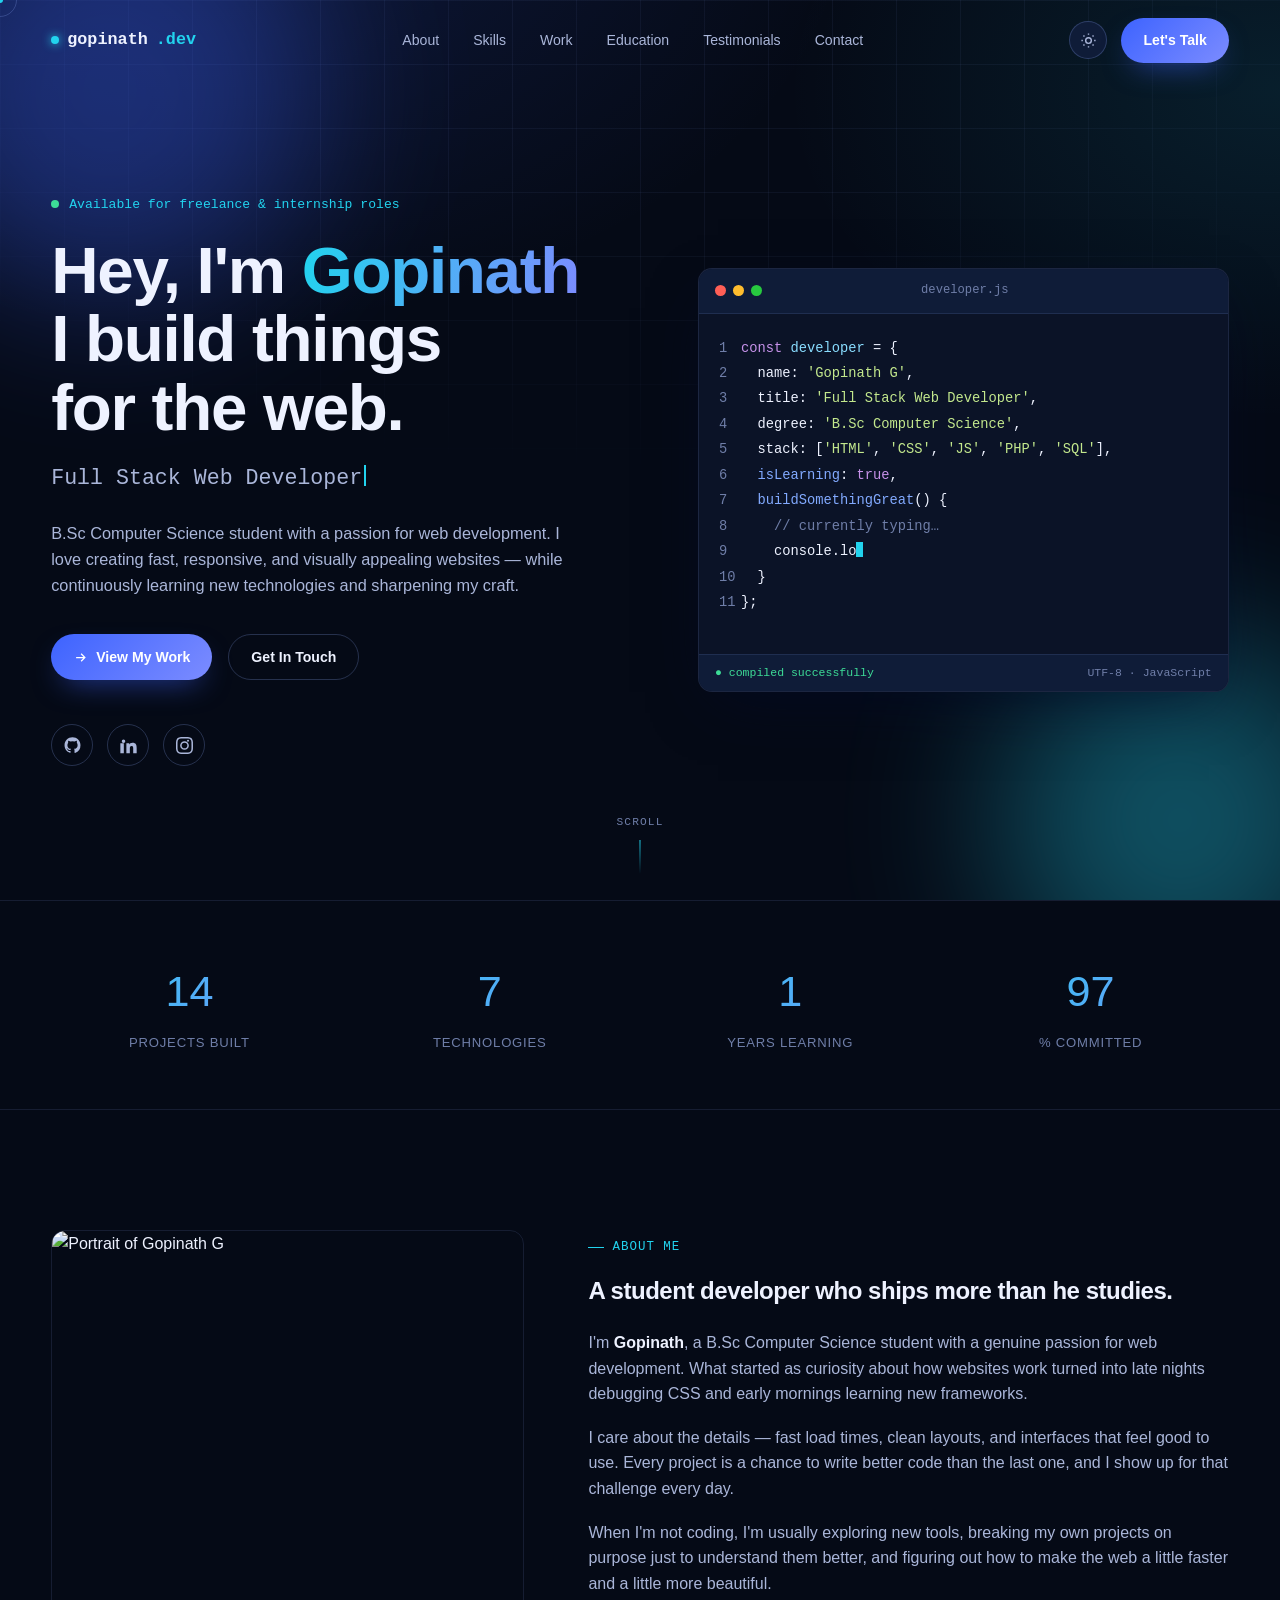
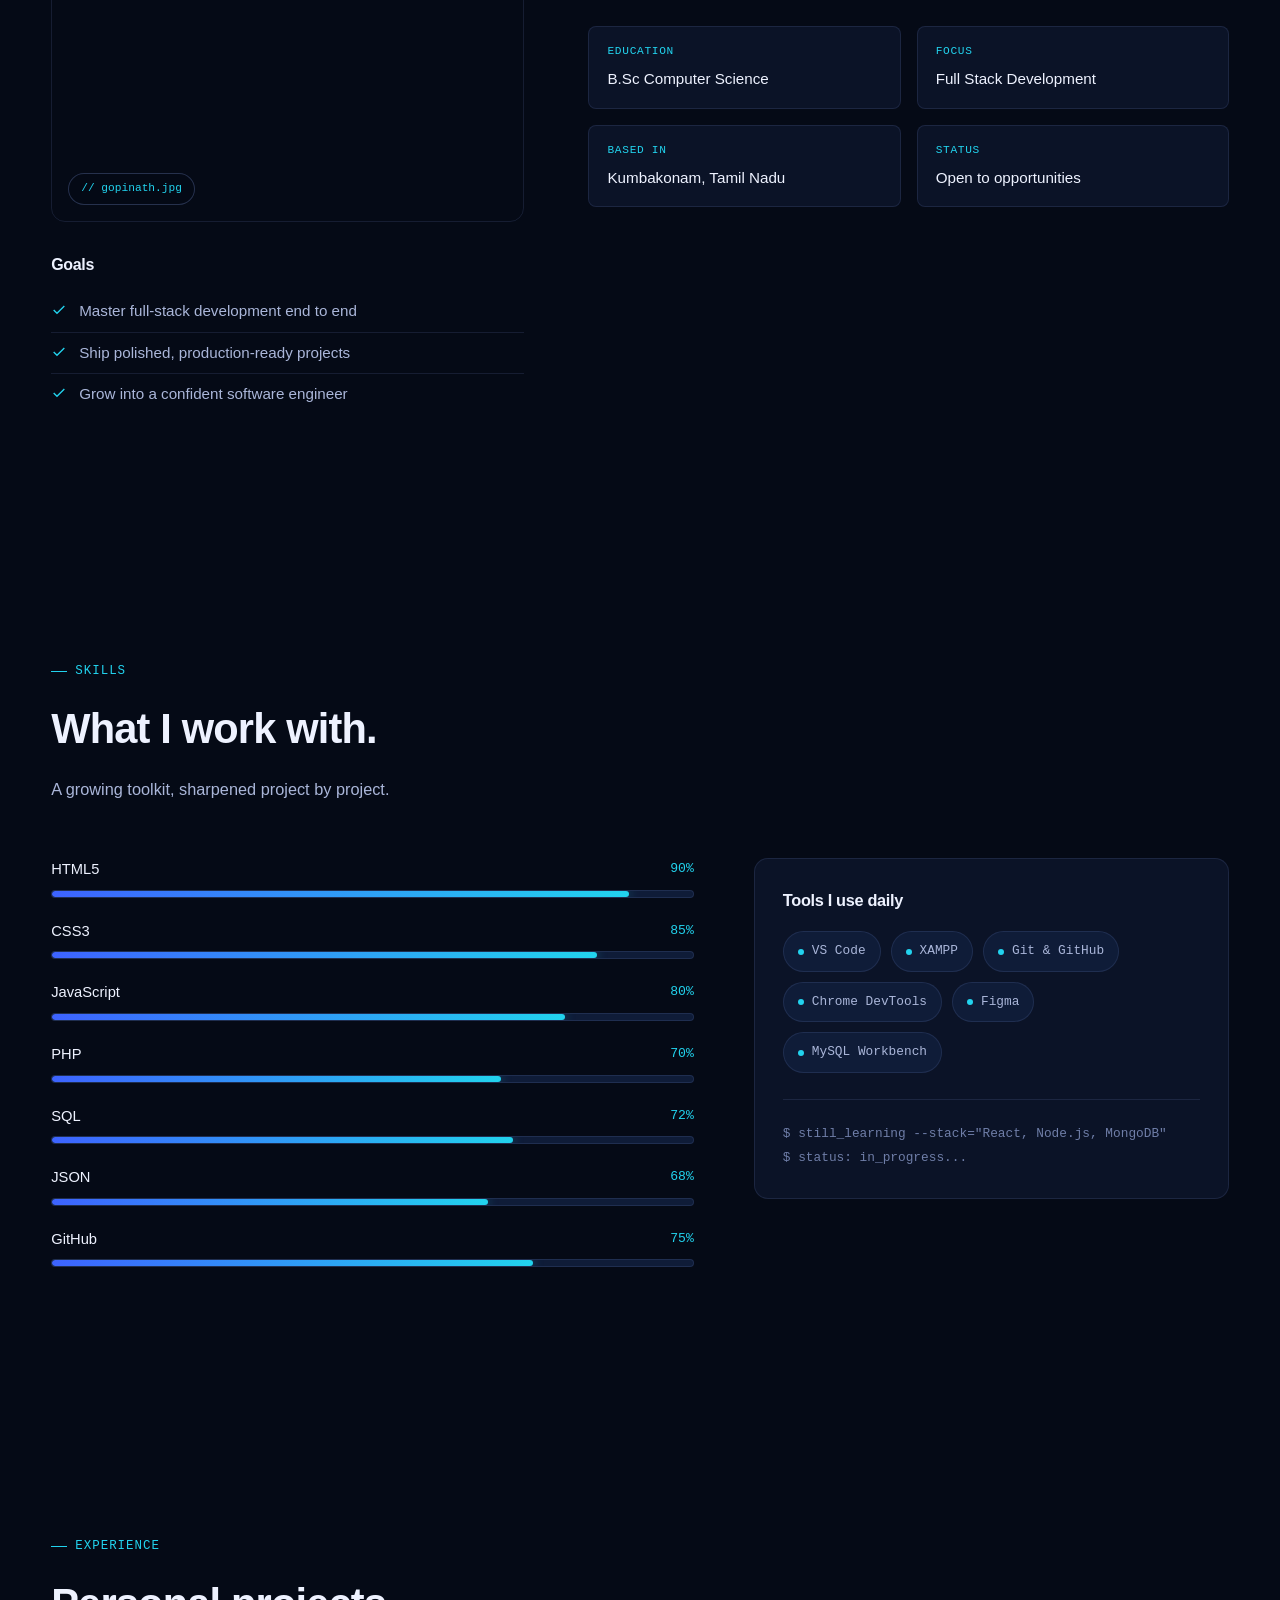
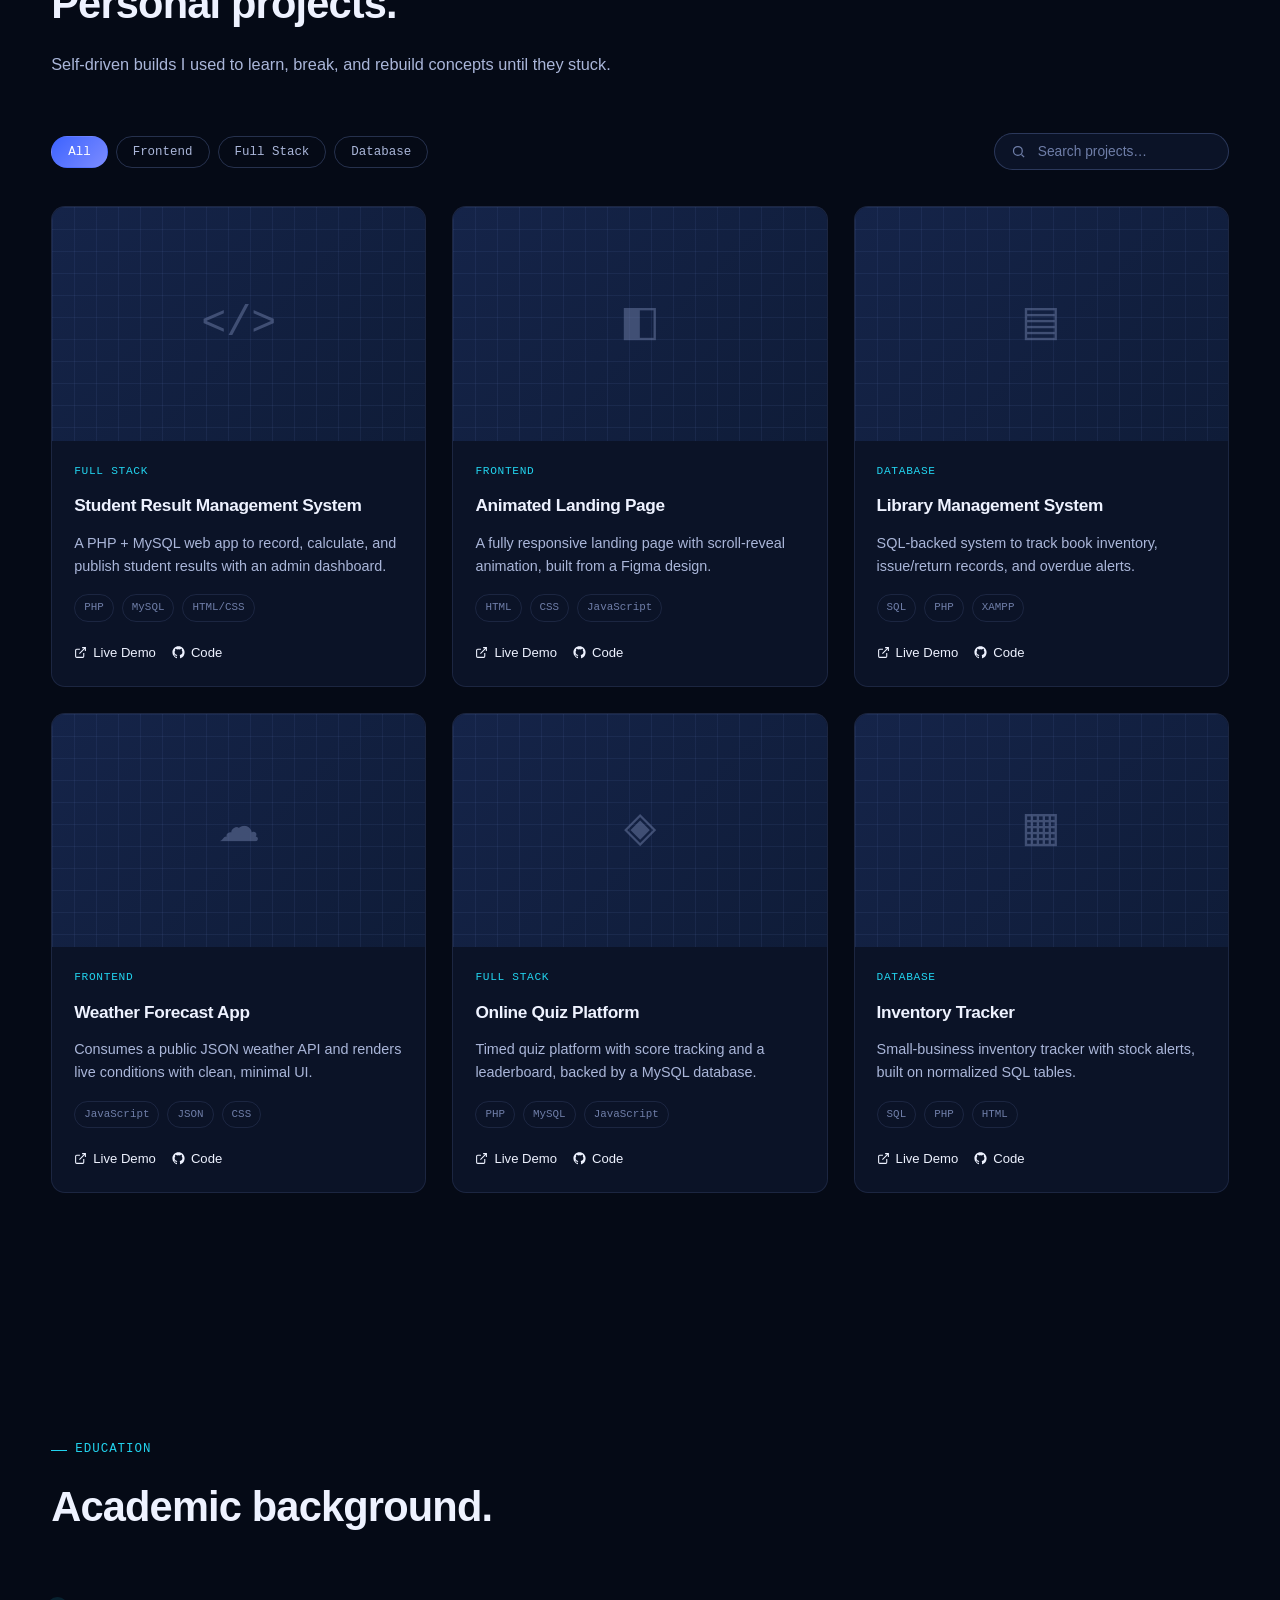
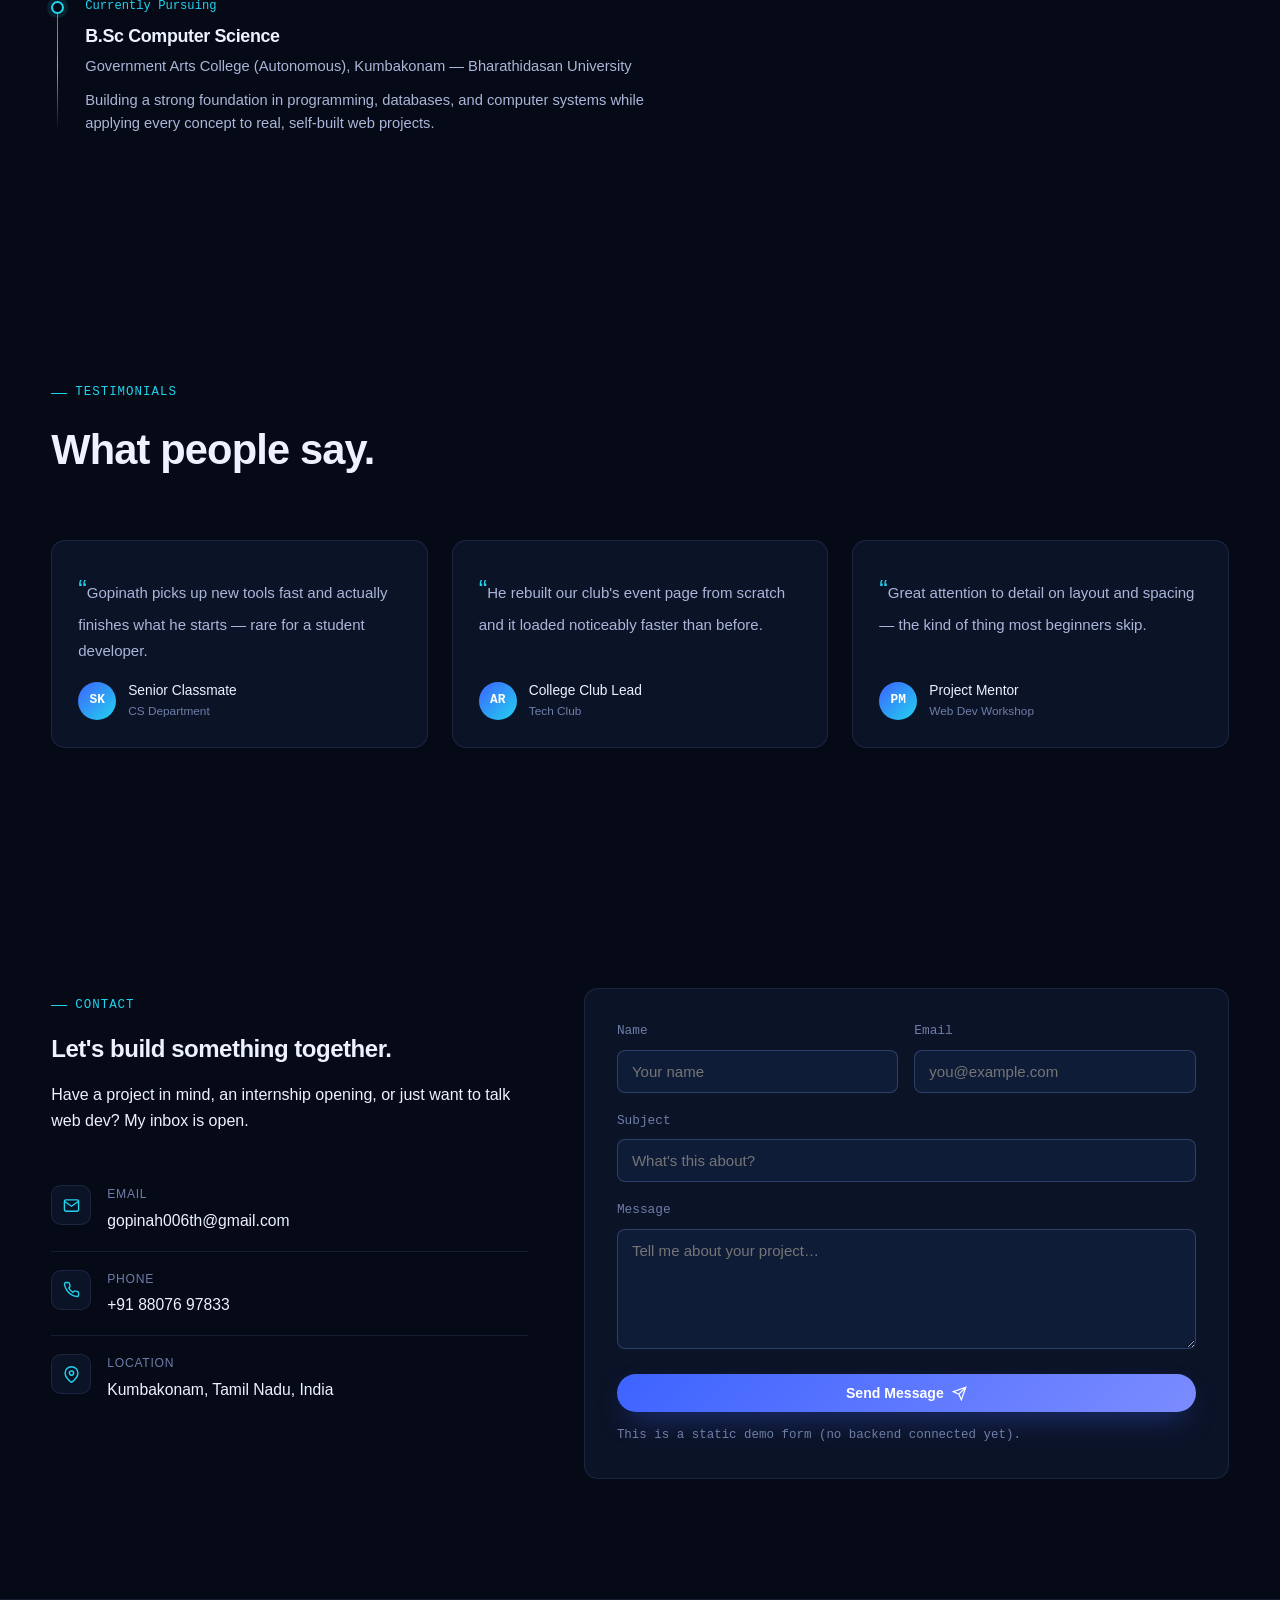
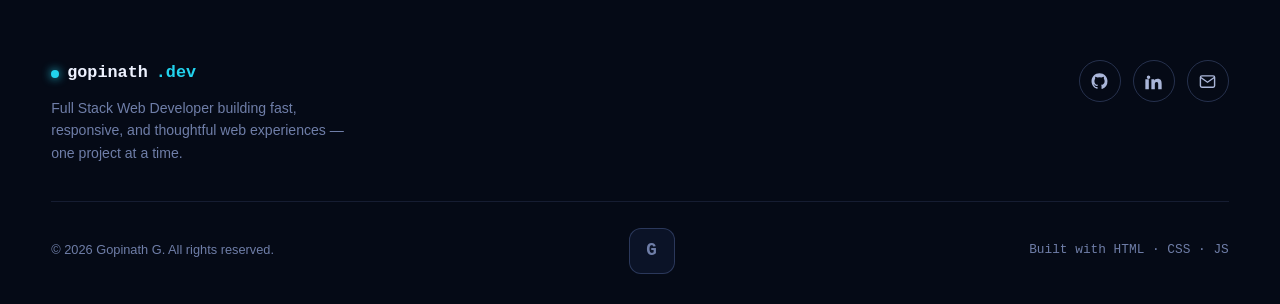
==== commit 5908d425: "Update index.html" ====
--- a/index.html
+++ b/index.html
@@ -16,7 +16,7 @@
 <link rel="preconnect" href="https://fonts.googleapis.com">
 <link rel="preconnect" href="https://fonts.gstatic.com" crossorigin>
 <link href="https://fonts.googleapis.com/css2?family=Space+Grotesk:wght@500;600;700&family=Inter:wght@400;500;600&family=JetBrains+Mono:wght@400;500;600;700&display=swap" rel="stylesheet">
-<link rel="stylesheet" href="css/style.css">
+<link rel="stylesheet" href="style.css">
 </head>
 <body>
 <a href="#main" class="skip-link">Skip to content</a>
@@ -450,6 +450,6 @@
   <svg viewBox="0 0 24 24" fill="none" stroke="currentColor" stroke-width="2"><path d="M12 19V5M5 12l7-7 7 7"/></svg>
 </button>
 
-<script src="js/main.js"></script>
+<script src="main.js"></script>
 </body>
 </html>
--- a/style.css
+++ b/style.css
@@ -0,0 +1,768 @@
+/* ============================================================
+   GOPINATH G — PORTFOLIO
+   Design: Deep-navy "compiler" theme. Signature element: the
+   hero renders as a live code editor window that types itself,
+   and the footer mark is a terminal prompt `G>_` that opens a
+   hidden admin console.
+   ============================================================ */
+
+:root{
+  /* ---- Color tokens (dark / default) ---- */
+  --bg-0:#050a16;
+  --bg-1:#0b1327;
+  --bg-2:#0f1c38;
+  --bg-3:#152449;
+  --line: rgba(148,175,255,0.12);
+  --line-strong: rgba(148,175,255,0.24);
+  --text-0:#eef2ff;
+  --text-1:#aab6d9;
+  --text-2:#6f7ea8;
+  --accent:#3d63ff;
+  --accent-2:#22d3ee;
+  --accent-3:#7c8cff;
+  --ok:#3ddc97;
+  --warn:#ffb454;
+  --shadow: 0 20px 60px -20px rgba(0,10,40,0.7);
+  --radius: 14px;
+  --radius-sm: 8px;
+  --font-display:'Space Grotesk', sans-serif;
+  --font-body:'Inter', sans-serif;
+  --font-mono:'JetBrains Mono', monospace;
+}
+
+[data-theme="light"]{
+  --bg-0:#f3f6fd;
+  --bg-1:#ffffff;
+  --bg-2:#eef2fc;
+  --bg-3:#e4eaf9;
+  --line: rgba(20,35,90,0.10);
+  --line-strong: rgba(20,35,90,0.20);
+  --text-0:#0b1730;
+  --text-1:#3c4a72;
+  --text-2:#6c7aa0;
+  --accent:#3d5cff;
+  --accent-2:#0891b2;
+  --accent-3:#5865f2;
+  --shadow: 0 20px 50px -24px rgba(20,40,100,0.25);
+}
+
+*,*::before,*::after{ box-sizing:border-box; }
+html{ scroll-behavior:smooth; }
+body{
+  margin:0;
+  background:var(--bg-0);
+  color:var(--text-0);
+  font-family:var(--font-body);
+  line-height:1.6;
+  -webkit-font-smoothing:antialiased;
+  overflow-x:hidden;
+  transition:background .4s ease, color .4s ease;
+}
+body.no-scroll{ overflow:hidden; height:100vh; }
+
+h1,h2,h3,h4{ font-family:var(--font-display); font-weight:600; margin:0; letter-spacing:-0.02em; }
+p{ margin:0; }
+a{ color:inherit; text-decoration:none; }
+ul{ list-style:none; margin:0; padding:0; }
+img{ max-width:100%; display:block; }
+button{ font-family:inherit; cursor:pointer; }
+::selection{ background:var(--accent); color:#fff; }
+
+.mono{ font-family:var(--font-mono); }
+
+.container{
+  width:min(1180px, 92%);
+  margin:0 auto;
+}
+
+.section{
+  padding:120px 0;
+  position:relative;
+}
+@media (max-width:768px){ .section{ padding:80px 0; } }
+
+.eyebrow{
+  display:inline-flex; align-items:center; gap:8px;
+  font-family:var(--font-mono);
+  font-size:.78rem;
+  letter-spacing:.08em;
+  color:var(--accent-2);
+  text-transform:uppercase;
+  margin-bottom:14px;
+}
+.eyebrow::before{
+  content:'';
+  width:16px; height:1px;
+  background:var(--accent-2);
+}
+
+.section-head{
+  max-width:640px;
+  margin-bottom:56px;
+}
+.section-head h2{
+  font-size:clamp(1.8rem, 3.6vw, 2.6rem);
+}
+.section-head .desc{
+  margin-top:14px;
+  color:var(--text-1);
+  font-size:1.02rem;
+}
+
+/* ---- reveal on scroll ---- */
+.reveal{
+  opacity:0;
+  transform:translateY(28px);
+  transition:opacity .7s cubic-bezier(.16,.8,.3,1), transform .7s cubic-bezier(.16,.8,.3,1);
+}
+.reveal.in{ opacity:1; transform:translateY(0); }
+.reveal-delay-1{ transition-delay:.08s; }
+.reveal-delay-2{ transition-delay:.16s; }
+.reveal-delay-3{ transition-delay:.24s; }
+.reveal-delay-4{ transition-delay:.32s; }
+
+/* ============ LOADING SCREEN ============ */
+#loader{
+  position:fixed; inset:0; z-index:9999;
+  background:var(--bg-0);
+  display:flex; align-items:center; justify-content:center;
+  transition:opacity .6s ease, visibility .6s ease;
+}
+#loader.hide{ opacity:0; visibility:hidden; pointer-events:none; }
+.loader-box{
+  font-family:var(--font-mono);
+  color:var(--text-1);
+  font-size:.95rem;
+  width:280px;
+}
+.loader-top{ display:flex; justify-content:space-between; margin-bottom:10px; color:var(--text-2); font-size:.75rem;}
+.loader-bar{
+  height:3px; width:100%; background:var(--bg-3); border-radius:2px; overflow:hidden;
+}
+.loader-bar span{
+  display:block; height:100%; width:0%;
+  background:linear-gradient(90deg,var(--accent),var(--accent-2));
+  box-shadow:0 0 12px var(--accent-2);
+  animation:loadfill 1.6s cubic-bezier(.6,.1,.2,1) forwards;
+}
+@keyframes loadfill{ to{ width:100%; } }
+.loader-name{ color:var(--text-0); margin-top:14px; font-size:.85rem; }
+.loader-name .blink{ animation:blink 1s steps(1) infinite; color:var(--accent-2); }
+@keyframes blink{ 50%{ opacity:0; } }
+
+/* ============ CUSTOM CURSOR ============ */
+.cursor-dot, .cursor-ring{
+  position:fixed; top:0; left:0;
+  pointer-events:none; z-index:9998;
+  border-radius:50%;
+  transform:translate(-50%,-50%);
+  will-change:transform;
+}
+.cursor-dot{ width:6px; height:6px; background:var(--accent-2); }
+.cursor-ring{
+  width:34px; height:34px;
+  border:1px solid var(--line-strong);
+  transition:width .2s,height .2s,border-color .2s, background .2s;
+}
+.cursor-ring.active{
+  width:52px; height:52px;
+  border-color:var(--accent-2);
+  background:rgba(34,211,238,0.08);
+}
+@media (hover:none), (pointer:coarse){
+  .cursor-dot,.cursor-ring{ display:none; }
+}
+
+/* ============ SCROLL PROGRESS ============ */
+#scroll-progress{
+  position:fixed; top:0; left:0; height:3px;
+  background:linear-gradient(90deg,var(--accent),var(--accent-2));
+  width:0%; z-index:9997;
+  box-shadow:0 0 10px var(--accent-2);
+}
+
+/* ============ AMBIENT BACKGROUND ============ */
+.ambient{
+  position:fixed; inset:0; z-index:-1; overflow:hidden;
+  background:
+    radial-gradient(1100px 700px at 15% -10%, rgba(61,99,255,0.16), transparent 60%),
+    radial-gradient(900px 600px at 100% 10%, rgba(34,211,238,0.10), transparent 55%),
+    var(--bg-0);
+}
+.ambient .grid{
+  position:absolute; inset:0;
+  background-image:
+    linear-gradient(var(--line) 1px, transparent 1px),
+    linear-gradient(90deg, var(--line) 1px, transparent 1px);
+  background-size:64px 64px;
+  mask-image:radial-gradient(ellipse 80% 60% at 50% 0%, #000 40%, transparent 90%);
+  opacity:.5;
+}
+.ambient .orb{
+  position:absolute; border-radius:50%;
+  filter:blur(80px);
+  opacity:.35;
+  animation:drift 18s ease-in-out infinite alternate;
+}
+.orb-1{ width:420px; height:420px; background:var(--accent); top:-120px; left:-100px; }
+.orb-2{ width:360px; height:360px; background:var(--accent-2); bottom:-100px; right:-80px; animation-duration:22s; }
+@keyframes drift{
+  from{ transform:translate(0,0) scale(1); }
+  to{ transform:translate(40px,30px) scale(1.08); }
+}
+
+/* ============ NAVBAR ============ */
+#navbar{
+  position:fixed; top:0; left:0; right:0; z-index:900;
+  padding:18px 0;
+  transition:background .35s ease, padding .35s ease, border-color .35s ease;
+  border-bottom:1px solid transparent;
+}
+#navbar.scrolled{
+  padding:12px 0;
+  background:color-mix(in srgb, var(--bg-0) 78%, transparent);
+  backdrop-filter:blur(14px);
+  border-bottom:1px solid var(--line);
+}
+.nav-inner{ display:flex; align-items:center; justify-content:space-between; }
+.brand{
+  font-family:var(--font-mono);
+  font-weight:600; font-size:1.05rem;
+  display:flex; align-items:center; gap:8px;
+}
+.brand .dot{ width:8px;height:8px;border-radius:50%; background:var(--accent-2); box-shadow:0 0 10px var(--accent-2);}
+.nav-links{ display:flex; gap:34px; }
+.nav-links a{
+  font-size:.88rem; color:var(--text-1); position:relative; padding:4px 0;
+  transition:color .25s;
+}
+.nav-links a::after{
+  content:''; position:absolute; left:0; bottom:-2px; height:1px; width:0;
+  background:var(--accent-2); transition:width .3s ease;
+}
+.nav-links a:hover{ color:var(--text-0); }
+.nav-links a:hover::after{ width:100%; }
+.nav-actions{ display:flex; align-items:center; gap:14px; }
+
+.theme-toggle{
+  width:38px; height:38px; border-radius:50%;
+  border:1px solid var(--line-strong);
+  background:var(--bg-2);
+  display:flex; align-items:center; justify-content:center;
+  color:var(--text-1);
+  transition:transform .3s, color .3s, border-color .3s;
+}
+.theme-toggle:hover{ color:var(--accent-2); border-color:var(--accent-2); transform:rotate(20deg); }
+.theme-toggle svg{ width:17px; height:17px; }
+[data-theme="light"] .icon-sun{ display:none; }
+[data-theme="dark"] .icon-moon, :root:not([data-theme]) .icon-moon{ display:none; }
+[data-theme="light"] .icon-moon{ display:block; }
+
+.nav-burger{
+  display:none;
+  width:38px; height:38px; border-radius:8px;
+  border:1px solid var(--line-strong); background:var(--bg-2);
+  align-items:center; justify-content:center; color:var(--text-0);
+}
+
+.btn{
+  display:inline-flex; align-items:center; gap:8px;
+  padding:11px 22px;
+  border-radius:100px;
+  font-size:.88rem; font-weight:600;
+  border:1px solid var(--line-strong);
+  transition:transform .25s ease, box-shadow .25s ease, border-color .25s, background .25s;
+}
+.btn-primary{
+  background:linear-gradient(135deg,var(--accent),var(--accent-3));
+  color:#fff; border:none;
+  box-shadow:0 12px 30px -12px rgba(61,99,255,0.65);
+}
+.btn-primary:hover{ transform:translateY(-2px); box-shadow:0 16px 34px -12px rgba(61,99,255,0.8); }
+.btn-ghost{ background:transparent; color:var(--text-0); }
+.btn-ghost:hover{ border-color:var(--accent-2); color:var(--accent-2); }
+
+/* ============ HERO ============ */
+.hero{
+  min-height:100vh;
+  display:flex; align-items:center;
+  padding-top:120px; padding-bottom:60px;
+}
+.hero-grid{
+  display:grid; grid-template-columns:1.05fr .95fr; gap:60px; align-items:center;
+}
+@media (max-width:960px){ .hero-grid{ grid-template-columns:1fr; gap:56px; } }
+
+.hero-kicker{
+  font-family:var(--font-mono); font-size:.82rem; color:var(--accent-2);
+  display:flex; align-items:center; gap:10px; margin-bottom:22px;
+}
+.hero-kicker .pulse{
+  width:8px;height:8px;border-radius:50%; background:var(--ok);
+  box-shadow:0 0 0 0 rgba(61,220,151,.6);
+  animation:pulse 2s infinite;
+}
+@keyframes pulse{
+  0%{ box-shadow:0 0 0 0 rgba(61,220,151,.55); }
+  70%{ box-shadow:0 0 0 8px rgba(61,220,151,0); }
+  100%{ box-shadow:0 0 0 0 rgba(61,220,151,0); }
+}
+
+.hero h1{
+  font-size:clamp(2.4rem, 5.4vw, 4.1rem);
+  line-height:1.05;
+}
+.hero h1 .grad{
+  background:linear-gradient(100deg,var(--accent-2),var(--accent-3));
+  -webkit-background-clip:text; background-clip:text; color:transparent;
+}
+.type-line{
+  font-family:var(--font-mono);
+  font-size:clamp(1.05rem,2vw,1.35rem);
+  color:var(--text-1);
+  margin-top:18px;
+  height:1.6em;
+}
+.type-line .cursor-caret{
+  display:inline-block; width:2px; height:1em; background:var(--accent-2);
+  margin-left:2px; vertical-align:-2px;
+  animation:blink 0.9s steps(1) infinite;
+}
+
+.hero-desc{
+  margin-top:24px; max-width:520px; color:var(--text-1); font-size:1.02rem;
+}
+
+.hero-cta{ display:flex; gap:16px; margin-top:36px; flex-wrap:wrap; }
+
+.hero-socials{
+  display:flex; gap:14px; margin-top:44px;
+}
+.social-btn{
+  width:42px; height:42px; border-radius:50%;
+  border:1px solid var(--line-strong);
+  display:flex; align-items:center; justify-content:center;
+  color:var(--text-1);
+  transition:all .25s ease;
+}
+.social-btn svg{ width:17px; height:17px; }
+.social-btn:hover{
+  color:#fff; border-color:transparent;
+  background:linear-gradient(135deg,var(--accent),var(--accent-2));
+  transform:translateY(-3px);
+}
+
+/* ---- hero code window (signature element) ---- */
+.editor{
+  background:var(--bg-1);
+  border:1px solid var(--line);
+  border-radius:var(--radius);
+  box-shadow:var(--shadow);
+  overflow:hidden;
+  transform:perspective(1200px) rotateY(-6deg) rotateX(2deg);
+  transition:transform .5s ease;
+}
+.editor:hover{ transform:perspective(1200px) rotateY(-2deg) rotateX(1deg); }
+.editor-top{
+  display:flex; align-items:center; justify-content:space-between;
+  padding:12px 16px;
+  background:var(--bg-2);
+  border-bottom:1px solid var(--line);
+}
+.editor-dots{ display:flex; gap:7px; }
+.editor-dots span{ width:11px; height:11px; border-radius:50%; }
+.editor-dots span:nth-child(1){ background:#ff5f56; }
+.editor-dots span:nth-child(2){ background:#ffbd2e; }
+.editor-dots span:nth-child(3){ background:#27c93f; }
+.editor-file{ font-family:var(--font-mono); font-size:.76rem; color:var(--text-2); }
+.editor-body{
+  padding:22px 20px 26px;
+  font-family:var(--font-mono);
+  font-size:.86rem;
+  line-height:1.85;
+  min-height:340px;
+}
+.editor-body .ln{ color:var(--text-2); display:inline-block; width:22px; user-select:none; }
+.code-kw{ color:#c792ea; }
+.code-fn{ color:#82aaff; }
+.code-str{ color:#c3e88d; }
+.code-com{ color:var(--text-2); }
+.code-prop{ color:#89ddff; }
+.code-typed{ white-space:pre-wrap; }
+.editor-caret{
+  display:inline-block; width:7px; height:15px; background:var(--accent-2);
+  vertical-align:-2px; animation:blink 0.9s steps(1) infinite;
+}
+.editor-status{
+  display:flex; justify-content:space-between;
+  padding:9px 16px;
+  background:var(--bg-2);
+  border-top:1px solid var(--line);
+  font-family:var(--font-mono); font-size:.72rem; color:var(--text-2);
+}
+.editor-status .ok{ color:var(--ok); }
+
+.hero-stats{
+  display:flex; gap:34px; margin-top:34px;
+}
+.hero-stats div{ }
+.hero-stats .num{ font-family:var(--font-display); font-size:1.5rem; color:var(--text-0); }
+.hero-stats .lbl{ font-size:.76rem; color:var(--text-2); text-transform:uppercase; letter-spacing:.06em; }
+
+.scroll-cue{
+  position:absolute; bottom:26px; left:50%; transform:translateX(-50%);
+  display:flex; flex-direction:column; align-items:center; gap:8px;
+  color:var(--text-2); font-family:var(--font-mono); font-size:.7rem;
+  letter-spacing:.1em;
+}
+.scroll-cue .line{ width:1px; height:34px; background:linear-gradient(var(--accent-2),transparent); animation:scrolldown 1.8s ease-in-out infinite; }
+@keyframes scrolldown{ 0%{ transform:scaleY(0); transform-origin:top;} 50%{transform:scaleY(1); transform-origin:top;} 51%{transform-origin:bottom;} 100%{transform:scaleY(0); transform-origin:bottom;} }
+
+/* ============ ABOUT ============ */
+.about-grid{
+  display:grid; grid-template-columns:.85fr 1.15fr; gap:64px; align-items:start;
+}
+@media (max-width:900px){ .about-grid{ grid-template-columns:1fr; gap:44px; } }
+.about-photo{
+  position:relative;
+  border-radius:var(--radius);
+  overflow:hidden;
+  border:1px solid var(--line);
+  aspect-ratio:4/5;
+}
+.about-photo img{ width:100%; height:100%; object-fit:cover; }
+.about-photo .frame-tag{
+  position:absolute; bottom:16px; left:16px;
+  font-family:var(--font-mono); font-size:.7rem;
+  background:rgba(5,10,22,.65); backdrop-filter:blur(6px);
+  padding:6px 12px; border-radius:100px; border:1px solid var(--line-strong);
+  color:var(--accent-2);
+}
+.about-copy p{ color:var(--text-1); margin-bottom:18px; font-size:1rem; }
+.about-copy strong{ color:var(--text-0); }
+
+.about-facts{
+  display:grid; grid-template-columns:1fr 1fr; gap:16px; margin-top:30px;
+}
+.fact-card{
+  background:var(--bg-1); border:1px solid var(--line); border-radius:var(--radius-sm);
+  padding:16px 18px;
+}
+.fact-card .k{ font-family:var(--font-mono); font-size:.7rem; color:var(--accent-2); text-transform:uppercase; letter-spacing:.06em; }
+.fact-card .v{ margin-top:6px; font-size:.95rem; color:var(--text-0); }
+
+.about-goals{ margin-top:30px; }
+.about-goals h4{ font-size:1rem; margin-bottom:14px; color:var(--text-0); }
+.goal-list li{
+  display:flex; gap:12px; align-items:flex-start; color:var(--text-1);
+  padding:8px 0; font-size:.95rem; border-top:1px solid var(--line);
+}
+.goal-list li:first-child{ border-top:none; }
+.goal-list svg{ width:16px; height:16px; margin-top:3px; color:var(--accent-2); flex-shrink:0; }
+
+/* ============ STATS BAND ============ */
+.stats-band{
+  border-top:1px solid var(--line); border-bottom:1px solid var(--line);
+  padding:56px 0;
+}
+.stats-grid{
+  display:grid; grid-template-columns:repeat(4,1fr); gap:24px; text-align:center;
+}
+@media (max-width:768px){ .stats-grid{ grid-template-columns:1fr 1fr; } }
+.stat-item .num{
+  font-family:var(--font-display); font-size:clamp(2rem,4vw,2.7rem); color:var(--text-0);
+  background:linear-gradient(120deg,var(--accent-2),var(--accent-3));
+  -webkit-background-clip:text; background-clip:text; color:transparent;
+}
+.stat-item .lbl{ margin-top:6px; color:var(--text-2); font-size:.82rem; text-transform:uppercase; letter-spacing:.06em; }
+
+/* ============ SKILLS ============ */
+.skills-grid{
+  display:grid; grid-template-columns:1.15fr .85fr; gap:60px;
+}
+@media (max-width:900px){ .skills-grid{ grid-template-columns:1fr; gap:44px; } }
+
+.skill-row{ margin-bottom:22px; }
+.skill-row .top{ display:flex; justify-content:space-between; margin-bottom:8px; font-size:.92rem; }
+.skill-row .top .pct{ color:var(--accent-2); font-family:var(--font-mono); font-size:.82rem; }
+.skill-track{
+  height:8px; border-radius:100px; background:var(--bg-2); border:1px solid var(--line); overflow:hidden;
+}
+.skill-fill{
+  height:100%; width:0%; border-radius:100px;
+  background:linear-gradient(90deg,var(--accent),var(--accent-2));
+  box-shadow:0 0 12px rgba(34,211,238,.4);
+  transition:width 1.4s cubic-bezier(.16,.8,.3,1);
+}
+
+.tools-card{
+  background:var(--bg-1); border:1px solid var(--line); border-radius:var(--radius);
+  padding:28px;
+}
+.tools-card h4{ font-size:1.02rem; margin-bottom:18px; }
+.tool-chip-grid{ display:flex; flex-wrap:wrap; gap:10px; }
+.tool-chip{
+  display:flex; align-items:center; gap:8px;
+  font-family:var(--font-mono); font-size:.8rem;
+  padding:9px 14px; border-radius:100px;
+  background:var(--bg-2); border:1px solid var(--line);
+  color:var(--text-1);
+  transition:border-color .25s, color .25s, transform .25s;
+}
+.tool-chip:hover{ border-color:var(--accent-2); color:var(--accent-2); transform:translateY(-2px); }
+.tool-chip .dot{ width:6px; height:6px; border-radius:50%; background:var(--accent-2); }
+
+.divider-note{
+  margin-top:26px; padding-top:22px; border-top:1px solid var(--line);
+  font-family:var(--font-mono); font-size:.8rem; color:var(--text-2); line-height:1.9;
+}
+
+/* ============ EXPERIENCE / PROJECTS ============ */
+.filter-bar{
+  display:flex; flex-wrap:wrap; gap:10px; align-items:center; justify-content:space-between;
+  margin-bottom:36px;
+}
+.filter-chips{ display:flex; gap:8px; flex-wrap:wrap; }
+.chip{
+  font-family:var(--font-mono); font-size:.78rem;
+  padding:8px 16px; border-radius:100px;
+  border:1px solid var(--line-strong); color:var(--text-1);
+  background:transparent;
+  transition:all .25s;
+}
+.chip:hover{ color:var(--accent-2); border-color:var(--accent-2); }
+.chip.active{
+  background:linear-gradient(135deg,var(--accent),var(--accent-3));
+  color:#fff; border-color:transparent;
+}
+.search-box{
+  display:flex; align-items:center; gap:10px;
+  padding:9px 16px; border-radius:100px;
+  border:1px solid var(--line-strong); background:var(--bg-1);
+  min-width:220px;
+}
+.search-box svg{ width:15px; height:15px; color:var(--text-2); flex-shrink:0; }
+.search-box input{
+  border:none; background:transparent; outline:none; color:var(--text-0);
+  font-family:var(--font-body); font-size:.86rem; width:100%;
+}
+.search-box input::placeholder{ color:var(--text-2); }
+
+.project-grid{
+  display:grid; grid-template-columns:repeat(3,1fr); gap:26px;
+}
+@media (max-width:960px){ .project-grid{ grid-template-columns:1fr 1fr; } }
+@media (max-width:640px){ .project-grid{ grid-template-columns:1fr; } }
+
+.project-card{
+  background:var(--bg-1); border:1px solid var(--line); border-radius:var(--radius);
+  overflow:hidden; display:flex; flex-direction:column;
+  transition:transform .35s ease, border-color .35s ease, box-shadow .35s ease;
+}
+.project-card:hover{
+  transform:translateY(-6px);
+  border-color:var(--accent-2);
+  box-shadow:0 24px 50px -26px rgba(34,211,238,0.35);
+}
+.project-thumb{
+  aspect-ratio:16/10;
+  background:
+    linear-gradient(135deg, var(--bg-3), var(--bg-2));
+  position:relative; overflow:hidden;
+  display:flex; align-items:center; justify-content:center;
+}
+.project-thumb::before{
+  content:'';
+  position:absolute; inset:0;
+  background-image:linear-gradient(var(--line) 1px, transparent 1px), linear-gradient(90deg, var(--line) 1px, transparent 1px);
+  background-size:22px 22px;
+  opacity:.6;
+}
+.project-thumb .glyph{
+  font-family:var(--font-mono); font-size:2.6rem; color:var(--text-2);
+  opacity:.5; position:relative; z-index:1;
+}
+.project-body{ padding:22px; display:flex; flex-direction:column; gap:12px; flex:1; }
+.project-tag{
+  font-family:var(--font-mono); font-size:.7rem; color:var(--accent-2);
+  text-transform:uppercase; letter-spacing:.06em;
+}
+.project-body h4{ font-size:1.08rem; }
+.project-body p{ color:var(--text-1); font-size:.9rem; flex:1; }
+.project-stack{ display:flex; flex-wrap:wrap; gap:8px; margin-top:4px; }
+.project-stack span{
+  font-family:var(--font-mono); font-size:.68rem; color:var(--text-2);
+  border:1px solid var(--line); padding:4px 9px; border-radius:100px;
+}
+.project-links{ display:flex; gap:16px; margin-top:8px; }
+.project-links a{
+  font-size:.82rem; color:var(--text-0); display:flex; align-items:center; gap:6px;
+  border-bottom:1px solid transparent;
+}
+.project-links a:hover{ color:var(--accent-2); border-color:var(--accent-2); }
+.project-links svg{ width:13px; height:13px; }
+.no-results{
+  grid-column:1/-1; text-align:center; padding:60px 20px; color:var(--text-2);
+  font-family:var(--font-mono); font-size:.9rem; display:none;
+}
+.no-results.show{ display:block; }
+
+/* ============ EDUCATION TIMELINE ============ */
+.timeline{
+  position:relative; padding-left:34px;
+}
+.timeline::before{
+  content:''; position:absolute; left:6px; top:6px; bottom:6px; width:1px;
+  background:linear-gradient(var(--accent), var(--accent-2), transparent);
+}
+.tl-item{
+  position:relative; padding-bottom:44px;
+}
+.tl-item:last-child{ padding-bottom:0; }
+.tl-item::before{
+  content:''; position:absolute; left:-34px; top:4px;
+  width:13px; height:13px; border-radius:50%;
+  background:var(--bg-0); border:2px solid var(--accent-2);
+  box-shadow:0 0 0 4px rgba(34,211,238,.12);
+}
+.tl-item .period{ font-family:var(--font-mono); font-size:.76rem; color:var(--accent-2); margin-bottom:6px; display:block; }
+.tl-item h4{ font-size:1.12rem; margin-bottom:4px; }
+.tl-item .org{ color:var(--text-1); font-size:.92rem; margin-bottom:10px; display:block; }
+.tl-item p{ color:var(--text-1); font-size:.92rem; max-width:560px; }
+
+/* ============ TESTIMONIALS ============ */
+.testi-track{
+  display:grid; grid-template-columns:repeat(3,1fr); gap:24px;
+}
+@media (max-width:900px){ .testi-track{ grid-template-columns:1fr; } }
+.testi-card{
+  background:var(--bg-1); border:1px solid var(--line); border-radius:var(--radius);
+  padding:26px; display:flex; flex-direction:column; gap:16px;
+}
+.testi-quote{ color:var(--text-1); font-size:.94rem; line-height:1.75; }
+.testi-quote::before{ content:'“'; color:var(--accent-2); font-family:var(--font-display); font-size:1.6rem; }
+.testi-person{ display:flex; align-items:center; gap:12px; margin-top:auto; }
+.testi-avatar{
+  width:38px; height:38px; border-radius:50%;
+  background:linear-gradient(135deg,var(--accent),var(--accent-2));
+  display:flex; align-items:center; justify-content:center;
+  font-family:var(--font-mono); font-size:.8rem; color:#fff; font-weight:700;
+}
+.testi-person .name{ font-size:.86rem; color:var(--text-0); }
+.testi-person .role{ font-size:.74rem; color:var(--text-2); }
+
+/* ============ CONTACT ============ */
+.contact-grid{
+  display:grid; grid-template-columns:.85fr 1.15fr; gap:56px;
+}
+@media (max-width:900px){ .contact-grid{ grid-template-columns:1fr; gap:40px; } }
+.contact-info-item{
+  display:flex; gap:16px; align-items:flex-start;
+  padding:18px 0; border-top:1px solid var(--line);
+}
+.contact-info-item:first-child{ border-top:none; }
+.contact-info-item .ic{
+  width:40px; height:40px; border-radius:10px;
+  background:var(--bg-1); border:1px solid var(--line);
+  display:flex; align-items:center; justify-content:center; color:var(--accent-2); flex-shrink:0;
+}
+.contact-info-item .ic svg{ width:17px; height:17px; }
+.contact-info-item .k{ font-size:.76rem; color:var(--text-2); text-transform:uppercase; letter-spacing:.06em; }
+.contact-info-item .v{ margin-top:3px; font-size:.98rem; color:var(--text-0); }
+
+.form-card{
+  background:var(--bg-1); border:1px solid var(--line); border-radius:var(--radius);
+  padding:32px;
+}
+.form-row{ display:grid; grid-template-columns:1fr 1fr; gap:16px; }
+@media (max-width:560px){ .form-row{ grid-template-columns:1fr; } }
+.field{ margin-bottom:18px; }
+.field label{ display:block; font-size:.8rem; color:var(--text-2); margin-bottom:8px; font-family:var(--font-mono); }
+.field input, .field textarea{
+  width:100%; padding:12px 14px; border-radius:var(--radius-sm);
+  background:var(--bg-2); border:1px solid var(--line-strong); color:var(--text-0);
+  font-family:var(--font-body); font-size:.94rem; outline:none;
+  transition:border-color .25s, box-shadow .25s;
+}
+.field input:focus, .field textarea:focus{
+  border-color:var(--accent-2); box-shadow:0 0 0 3px rgba(34,211,238,.15);
+}
+.field textarea{ resize:vertical; min-height:120px; }
+.form-note{ font-size:.78rem; color:var(--text-2); margin-top:14px; font-family:var(--font-mono); }
+.form-success{
+  display:none; align-items:center; gap:10px; margin-top:16px;
+  color:var(--ok); font-family:var(--font-mono); font-size:.84rem;
+}
+.form-success.show{ display:flex; }
+
+/* ============ FOOTER ============ */
+footer{
+  border-top:1px solid var(--line);
+  padding:60px 0 30px;
+}
+.footer-top{
+  display:flex; justify-content:space-between; align-items:flex-start; gap:40px; flex-wrap:wrap;
+  padding-bottom:36px; border-bottom:1px solid var(--line);
+}
+.footer-brand p{ color:var(--text-2); font-size:.88rem; margin-top:10px; max-width:320px; }
+.footer-socials{ display:flex; gap:12px; }
+.footer-bottom{
+  display:flex; justify-content:space-between; align-items:center; padding-top:26px; flex-wrap:wrap; gap:14px;
+}
+.footer-bottom .copy{ font-size:.8rem; color:var(--text-2); }
+
+/* the hidden admin trigger — the "G" mark */
+.g-mark{
+  width:46px; height:46px; border-radius:12px;
+  background:var(--bg-1); border:1px solid var(--line-strong);
+  display:flex; align-items:center; justify-content:center;
+  font-family:var(--font-mono); font-weight:700; font-size:1.1rem; color:var(--text-2);
+  transition:color .3s, border-color .3s, transform .3s, box-shadow .3s;
+  user-select:none;
+}
+.g-mark:hover{
+  color:var(--accent-2); border-color:var(--accent-2); transform:translateY(-3px) rotate(-4deg);
+  box-shadow:0 10px 24px -10px rgba(34,211,238,.5);
+}
+
+.back-to-top{
+  position:fixed; right:26px; bottom:26px; z-index:500;
+  width:46px; height:46px; border-radius:50%;
+  background:var(--bg-1); border:1px solid var(--line-strong);
+  display:flex; align-items:center; justify-content:center; color:var(--text-1);
+  opacity:0; visibility:hidden; transform:translateY(10px);
+  transition:all .3s ease;
+}
+.back-to-top.show{ opacity:1; visibility:visible; transform:translateY(0); }
+.back-to-top:hover{ color:var(--accent-2); border-color:var(--accent-2); }
+.back-to-top svg{ width:18px; height:18px; }
+
+/* ============ MOBILE NAV ============ */
+@media (max-width:860px){
+  .nav-links{
+    position:fixed; top:0; right:-100%; height:100vh; width:min(320px,80%);
+    background:var(--bg-1); border-left:1px solid var(--line);
+    flex-direction:column; padding:100px 34px; gap:26px;
+    transition:right .4s cubic-bezier(.16,.8,.3,1);
+    z-index:950;
+  }
+  .nav-links.open{ right:0; }
+  .nav-links a{ font-size:1rem; }
+  .nav-burger{ display:flex; }
+  .nav-actions .btn-primary{ display:none; }
+}
+
+/* skip link */
+.skip-link{
+  position:absolute; left:-999px; top:0; background:var(--accent); color:#fff;
+  padding:10px 16px; z-index:99999; border-radius:0 0 8px 0;
+}
+.skip-link:focus{ left:0; }
+
+a:focus-visible, button:focus-visible, input:focus-visible, textarea:focus-visible{
+  outline:2px solid var(--accent-2); outline-offset:3px;
+}
+
+@media (prefers-reduced-motion: reduce){
+  *{ animation-duration:.001ms !important; animation-iteration-count:1 !important; transition-duration:.001ms !important; scroll-behavior:auto !important; }
+}
